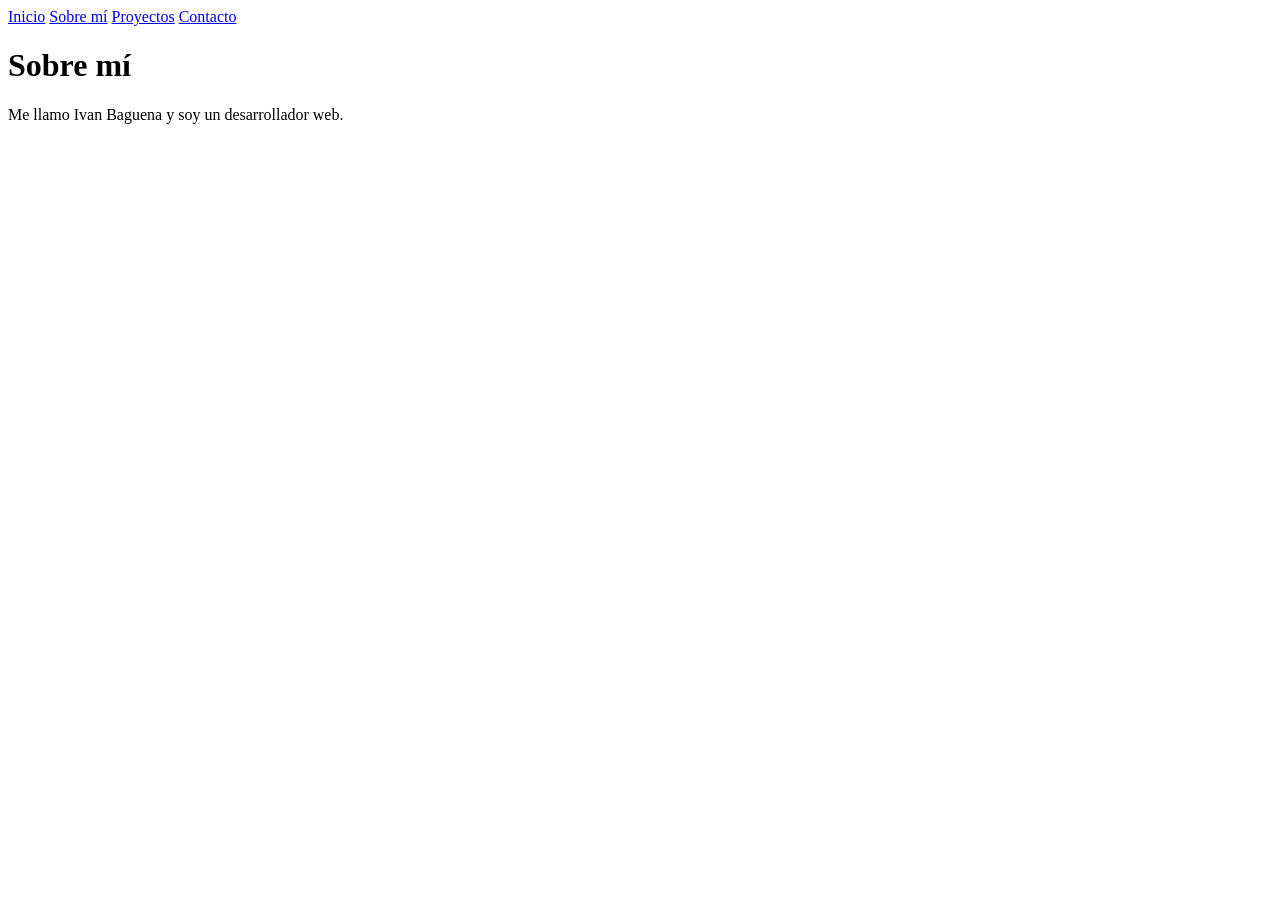
==== pages/about.html @ e6fad3a6 "0.8.1 - Placeholder project details + CSS adjustments" ====
<html lang="es">
  <head>
    <meta charset="UTF-8" />
    <meta http-equiv="X-UA-Compatible" content="IE=edge" />
    <meta name="viewport" content="width=device-width, initial-scale=1.0" />
    <title>Sobre mí | IvanB</title>
    <link rel="stylesheet" href="../css/styles.css" />
    <link rel="stylesheet" href="../css/navbar.css" />
  </head>
  <body>
    <!-- Navigation Bar -->
    <header>
      <nav class="mainNav">
        <a href="../index.html">Inicio</a>
        <a href="../pages/about.html">Sobre mí</a>
        <a href="../pages/projects.html">Proyectos</a>
        <a href="../pages/contact.html">Contacto</a>
      </nav>
    </header>
    <main>
      <h1>Sobre mí</h1>
      <p>Me llamo Ivan Baguena y soy un desarrollador web.</p>
      <!-- Aquí irían los detalles sobre mí -->
    </main>
  </body>
</html>
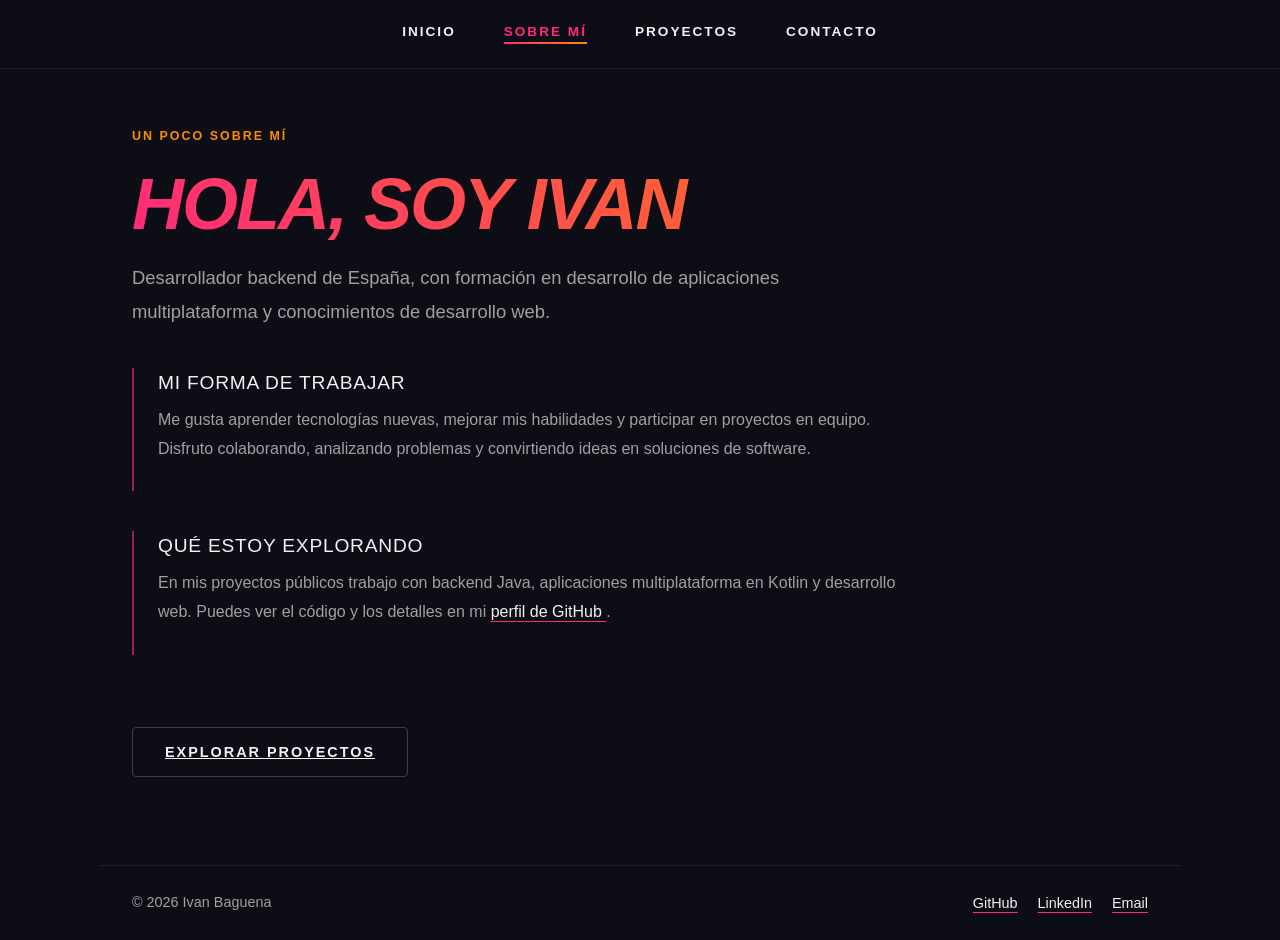
==== commit 0faea909: "Complete portfolio profile and project pages Co-authored-by: Copilot <223556219+Copilot@users.norepl" ====
--- a/pages/about.html
+++ b/pages/about.html
@@ -1,26 +1,62 @@
+<!doctype html>
 <html lang="es">
   <head>
     <meta charset="UTF-8" />
-    <meta http-equiv="X-UA-Compatible" content="IE=edge" />
     <meta name="viewport" content="width=device-width, initial-scale=1.0" />
-    <title>Sobre mí | IvanB</title>
+    <meta
+      name="description"
+      content="Conoce a Ivan Baguena, desarrollador backend y técnico en desarrollo de aplicaciones multiplataforma."
+    />
+    <meta name="theme-color" content="#0d0e15" />
+    <title>Sobre mí | Ivan Baguena</title>
     <link rel="stylesheet" href="../css/styles.css" />
     <link rel="stylesheet" href="../css/navbar.css" />
+    <link rel="stylesheet" href="../css/projectCards.css" />
   </head>
   <body>
-    <!-- Navigation Bar -->
     <header>
-      <nav class="mainNav">
+      <nav class="mainNav" aria-label="Navegación principal">
         <a href="../index.html">Inicio</a>
-        <a href="../pages/about.html">Sobre mí</a>
-        <a href="../pages/projects.html">Proyectos</a>
-        <a href="../pages/contact.html">Contacto</a>
+        <a href="./about.html" aria-current="page">Sobre mí</a>
+        <a href="./projects.html">Proyectos</a>
+        <a href="./contact.html">Contacto</a>
       </nav>
     </header>
-    <main>
-      <h1>Sobre mí</h1>
-      <p>Me llamo Ivan Baguena y soy un desarrollador web.</p>
-      <!-- Aquí irían los detalles sobre mí -->
+    <main class="page-content">
+      <p class="eyebrow">Un poco sobre mí</p>
+      <h1>Hola, soy Ivan</h1>
+      <p class="page-lead">
+        Desarrollador backend de España, con formación en desarrollo de
+        aplicaciones multiplataforma y conocimientos de desarrollo web.
+      </p>
+      <section class="content-panel">
+        <h2>Mi forma de trabajar</h2>
+        <p>
+          Me gusta aprender tecnologías nuevas, mejorar mis habilidades y
+          participar en proyectos en equipo. Disfruto colaborando, analizando
+          problemas y convirtiendo ideas en soluciones de software.
+        </p>
+      </section>
+      <section class="content-panel">
+        <h2>Qué estoy explorando</h2>
+        <p>
+          En mis proyectos públicos trabajo con backend Java, aplicaciones
+          multiplataforma en Kotlin y desarrollo web. Puedes ver el código y los
+          detalles en mi
+          <a href="https://github.com/IvaBagba" target="_blank" rel="noopener noreferrer">
+            perfil de GitHub
+          </a>.
+        </p>
+      </section>
+      <a class="btn-more page-action" href="./projects.html">Explorar proyectos</a>
     </main>
+    <footer>
+      <p>&copy; 2026 Ivan Baguena</p>
+      <div class="footerSocials">
+        <a href="https://github.com/IvaBagba" target="_blank" rel="noopener noreferrer">GitHub</a>
+        <a href="https://www.linkedin.com/in/ivabagba" target="_blank" rel="noopener noreferrer">LinkedIn</a>
+        <a href="mailto:baguena.delabandera.ivan@gmail.com">Email</a>
+      </div>
+    </footer>
   </body>
 </html>
--- a/css/styles.css
+++ b/css/styles.css
@@ -0,0 +1,298 @@
+:root {
+  --bg-color: #0d0e15;
+  --text-color: #f1f1f1;
+
+  --gta-pink: #ff2a7a;
+  --gta-orange: #ff8a00;
+
+  --vice-city-gradient: linear-gradient(
+    45deg,
+    var(--gta-pink),
+    var(--gta-orange)
+  );
+}
+
+* {
+  box-sizing: border-box;
+  margin: 0;
+  padding: 0;
+}
+
+body {
+  font-family: "Helvetica Neue", Arial, sans-serif;
+  background-color: var(--bg-color);
+  color: var(--text-color);
+  min-height: 100vh;
+}
+
+h1 {
+  font-size: 3.5rem;
+  font-weight: 900;
+  text-transform: uppercase;
+  font-style: italic;
+  letter-spacing: -2px;
+
+  background: var(--vice-city-gradient);
+  background-clip: text;
+  -webkit-background-clip: text;
+  -webkit-text-fill-color: transparent;
+  margin-bottom: 0.5rem;
+}
+
+h2 {
+  font-weight: 300;
+  color: #a0a0a0;
+  letter-spacing: 2px;
+  text-transform: uppercase;
+  font-size: 1.2rem;
+  margin-bottom: 2rem;
+}
+
+main {
+  max-width: 1080px;
+  margin: 0 auto;
+  padding: 3.5rem 2rem;
+}
+
+p {
+  color: #a0a0a0;
+  line-height: 1.8;
+  font-size: 1rem;
+  margin-bottom: 1.5rem;
+}
+
+.hero_sec {
+  max-width: 760px;
+  padding: 3.5rem 0 1rem;
+}
+
+.hero_sec h1,
+.page-content h1 {
+  font-size: clamp(2.6rem, 8vw, 4.5rem);
+  overflow-wrap: anywhere;
+}
+
+.hero_sec h2 {
+  font-size: clamp(1rem, 3vw, 1.25rem);
+  line-height: 1.6;
+}
+
+.eyebrow,
+.project_kicker {
+  color: var(--gta-orange);
+  font-size: 0.78rem;
+  font-weight: 800;
+  letter-spacing: 0.16em;
+  margin-bottom: 1rem;
+  text-transform: uppercase;
+}
+
+.socials,
+.footerSocials {
+  display: flex;
+  flex-wrap: wrap;
+  gap: 1.25rem;
+}
+
+.socials a,
+.footerSocials a,
+.content-panel a {
+  color: var(--text-color);
+  text-decoration-color: var(--gta-pink);
+  text-underline-offset: 0.25em;
+  transition: color 0.2s ease;
+}
+
+.socials a:hover,
+.footerSocials a:hover,
+.content-panel a:hover {
+  color: var(--gta-pink);
+}
+
+.socials i {
+  color: var(--gta-orange);
+  margin-right: 0.35rem;
+}
+
+.page-content {
+  min-height: calc(100vh - 170px);
+}
+
+.page-content > h1 {
+  margin-bottom: 1rem;
+}
+
+.page-lead {
+  font-size: 1.15rem;
+  max-width: 720px;
+}
+
+.content-panel {
+  border-left: 2px solid rgba(255, 42, 122, 0.6);
+  margin: 2.5rem 0;
+  padding: 0.25rem 0 0.25rem 1.5rem;
+}
+
+.content-panel h2 {
+  color: var(--text-color);
+  font-size: 1.2rem;
+  letter-spacing: 0.04em;
+  margin-bottom: 0.75rem;
+}
+
+.content-panel p {
+  max-width: 760px;
+}
+
+.page-action {
+  margin-top: 2rem;
+}
+
+.contact-list {
+  border-top: 1px solid rgba(255, 255, 255, 0.12);
+  margin-top: 3rem;
+  max-width: 800px;
+}
+
+.contact-link {
+  align-items: center;
+  border-bottom: 1px solid rgba(255, 255, 255, 0.12);
+  color: var(--text-color);
+  display: grid;
+  gap: 1rem;
+  grid-template-columns: 100px 1fr auto;
+  padding: 1.4rem 0;
+  text-decoration: none;
+  overflow-wrap: anywhere;
+}
+
+.contact-link:hover {
+  color: var(--gta-pink);
+}
+
+.contact-label {
+  color: var(--gta-orange);
+  font-size: 0.8rem;
+  font-weight: 800;
+  letter-spacing: 0.1em;
+  text-transform: uppercase;
+}
+
+footer {
+  align-items: center;
+  border-top: 1px solid rgba(255, 255, 255, 0.08);
+  display: flex;
+  flex-wrap: wrap;
+  gap: 1rem 2rem;
+  justify-content: space-between;
+  margin: 2rem auto 0;
+  max-width: 1080px;
+  padding: 1.5rem 2rem;
+}
+
+footer p {
+  font-size: 0.9rem;
+  margin: 0;
+}
+
+footer .footerSocials {
+  font-size: 0.9rem;
+}
+
+/* Skill Cards Styles */
+
+.skills_sec {
+  margin: 5rem 0;
+}
+
+.skills_sec h3 {
+  font-weight: 300;
+  color: #a0a0a0;
+  letter-spacing: 2px;
+  text-transform: uppercase;
+  font-size: 1.2rem;
+  margin-bottom: 2rem;
+}
+
+.skills_sec ul {
+  list-style: none;
+  padding: 0;
+  display: grid;
+  grid-template-columns: repeat(auto-fit, minmax(220px, 1fr));
+  gap: 1.5rem;
+}
+
+.skills_sec li {
+  display: flex;
+  flex-direction: column;
+  align-items: center;
+  justify-content: center;
+
+  background-color: rgba(255, 255, 255, 0.02);
+  border: 1px solid rgba(255, 255, 255, 0.05);
+  border-radius: 12px;
+  text-align: center;
+  padding: 4rem 1rem;
+
+  font-size: 1.8rem;
+  font-weight: 900;
+  font-style: italic;
+  text-transform: uppercase;
+  letter-spacing: 1px;
+
+  color: rgba(255, 255, 255, 0.3);
+
+  transition: all 0.4s ease;
+  cursor: default;
+}
+
+.skills_sec li i {
+  font-size: 2rem;
+  margin-bottom: 1rem;
+}
+
+.skills_sec li:hover {
+  background-color: rgba(255, 255, 255, 0.04);
+  border-color: rgba(255, 42, 122, 0.3);
+  transform: translateY(-8px);
+
+  box-shadow: 0 15px 30px -10px rgba(255, 42, 122, 0.2);
+
+  background-image: var(--vice-city-gradient);
+  -webkit-background-clip: text;
+  -webkit-text-fill-color: transparent;
+}
+
+@media (max-width: 600px) {
+  main {
+    padding: 2.5rem 1.25rem;
+  }
+
+  .hero_sec {
+    padding-top: 2rem;
+  }
+
+  .skills_sec ul {
+    grid-template-columns: 1fr;
+  }
+
+  .skills_sec li {
+    min-height: 180px;
+    padding: 2rem 1rem;
+  }
+
+  .contact-link {
+    gap: 0.5rem;
+    grid-template-columns: 1fr auto;
+  }
+
+  .contact-label {
+    grid-column: 1 / -1;
+  }
+
+  footer {
+    align-items: flex-start;
+    flex-direction: column;
+    padding: 1.5rem 1.25rem;
+  }
+}
--- a/css/navbar.css
+++ b/css/navbar.css
@@ -0,0 +1,77 @@
+header {
+  position: sticky;
+  top: 0;
+
+  background-color: rgba(13, 14, 21, 0.8);
+  backdrop-filter: blur(10px);
+  -webkit-backdrop-filter: blur(10px);
+
+  border-bottom: 1px solid rgba(255, 255, 255, 0.05);
+  z-index: 1000;
+}
+
+.mainNav {
+  display: flex;
+  justify-content: center;
+  gap: 3rem;
+  padding: 1.5rem;
+  max-width: 100%;
+  margin: 0 auto;
+}
+
+.mainNav a {
+  color: var(--text-color);
+  text-decoration: none;
+  text-transform: uppercase;
+  font-weight: 600;
+  font-size: 0.85rem;
+  letter-spacing: 2px;
+
+  position: relative;
+  display: inline-block;
+  padding-bottom: 5px;
+
+  transition: color 0.3s ease;
+}
+
+.mainNav a:hover {
+  color: var(--gta-pink);
+}
+
+.mainNav a[aria-current="page"] {
+  color: var(--gta-pink);
+}
+
+.mainNav a::after {
+  content: "";
+  position: absolute;
+  width: 0%;
+  height: 2px;
+  left: 0;
+  bottom: 0;
+
+  background-color: #ff8a00;
+  background-image: var(--vice-city-gradient);
+  transition: width 0.3s ease;
+}
+
+.mainNav a:hover::after {
+  width: 100%;
+}
+
+.mainNav a[aria-current="page"]::after {
+  width: 100%;
+}
+
+@media (max-width: 600px) {
+  .mainNav {
+    flex-wrap: wrap;
+    gap: 0.8rem 1.25rem;
+    padding: 1rem 0.75rem;
+  }
+
+  .mainNav a {
+    font-size: 0.72rem;
+    letter-spacing: 0.12em;
+  }
+}
--- a/css/projectCards.css
+++ b/css/projectCards.css
@@ -0,0 +1,254 @@
+.project_sec {
+  margin: 5rem 0;
+}
+
+.project_sec h3 {
+  font-weight: 300;
+  color: #a0a0a0;
+  letter-spacing: 2px;
+  text-transform: uppercase;
+  font-size: 1.2rem;
+  margin-bottom: 2rem;
+}
+
+.project_card {
+  position: relative;
+  width: 100%;
+  min-height: 450px;
+  border-radius: 16px;
+
+  background-image: url("https://images.unsplash.com/photo-1555066931-4365d14bab8c?q=80&w=1000&auto=format&fit=crop");
+  background-size: cover;
+  background-position: center;
+
+  display: flex;
+  align-items: flex-end;
+  transition:
+    transform 0.4s ease,
+    box-shadow 0.4s ease;
+}
+
+.project_card::after {
+  content: "";
+  position: absolute;
+  inset: 0;
+  border-radius: 16px;
+  padding: 3px;
+  background: var(--vice-city-gradient);
+
+  -webkit-mask:
+    linear-gradient(#fff 0 0) content-box,
+    linear-gradient(#fff 0 0);
+  -webkit-mask-composite: xor;
+  mask-composite: exclude;
+
+  opacity: 0;
+  transition: opacity 0.4s ease;
+  z-index: 3;
+  pointer-events: none;
+}
+
+.project_card:hover {
+  transform: translateY(-8px);
+  box-shadow: 0 15px 30px -5px rgba(255, 42, 122, 0.3);
+}
+
+.project_card:hover::after {
+  opacity: 1; /* Muestra el borde */
+}
+
+.project_overlay {
+  position: absolute;
+  inset: 0;
+  border-radius: 16px;
+
+  background: linear-gradient(
+    to top,
+    rgba(13, 14, 21, 1) 0%,
+    rgba(13, 14, 21, 0.4) 50%,
+    transparent 100%
+  );
+}
+.project_content {
+  position: relative;
+  z-index: 2; /* Para que el texto esté por encima de la capa oscura */
+  padding: 3rem;
+  width: 100%;
+}
+
+.project_content h4 {
+  font-size: 2rem;
+  font-weight: 900;
+  font-style: italic;
+  color: #ffffff;
+  margin-bottom: 0.5rem;
+}
+
+.project_content p {
+  color: #d0d0d0;
+  max-width: 600px;
+  margin-bottom: 1.5rem;
+}
+
+.project_content .project_kicker {
+  color: #ffb33f;
+  margin-bottom: 0.5rem;
+}
+
+/* Etiquetas (Java, MySQL, etc.) */
+.project_tags {
+  display: flex;
+  flex-wrap: wrap;
+  gap: 0.8rem;
+  margin-bottom: 2rem;
+}
+
+.project_tags span {
+  font-size: 0.75rem;
+  text-transform: uppercase;
+  font-weight: 700;
+  padding: 0.4rem 1rem;
+  background-color: rgba(255, 255, 255, 0.1);
+  backdrop-filter: blur(4px); /* Efecto cristal */
+  border-radius: 50px;
+  color: var(--gta-orange);
+}
+
+/* =========================================
+   NUEVO BOTÓN VER DETALLES (Minimalista con flecha)
+   ========================================= */
+.btn-card {
+  display: inline-flex;
+  align-items: center;
+  color: #ffffff;
+  font-weight: 800;
+  text-transform: uppercase;
+  letter-spacing: 2px;
+  font-size: 0.85rem;
+  transition: color 0.3s ease;
+}
+
+/* Añadimos una flecha automáticamente con CSS */
+.btn-card::after {
+  content: "→";
+  margin-left: 8px;
+  font-size: 1.2rem;
+  transition: transform 0.3s ease;
+}
+
+/* Al pasar el ratón, el texto se vuelve rosa y la flecha avanza */
+.btn-card:hover {
+  color: var(--gta-pink);
+}
+
+.btn-card:hover::after {
+  transform: translateX(6px); /* Desplaza la flecha a la derecha */
+}
+
+/* =========================================
+   NUEVO BOTÓN "VER TODOS LOS PROYECTOS" (Neón sutil)
+   ========================================= */
+.more-projects-container {
+  margin-top: 3.5rem;
+  display: flex;
+  justify-content: center;
+}
+
+.btn-more {
+  display: inline-block;
+  padding: 1rem 2rem;
+  background: transparent;
+  color: var(--text-color);
+  border: 1px solid rgba(255, 255, 255, 0.2); /* Borde fino gris */
+  border-radius: 4px; /* Bordes más afilados, menos redondos */
+  text-transform: uppercase;
+  font-weight: 800;
+  letter-spacing: 2px;
+  font-size: 0.9rem;
+  transition: all 0.3s ease;
+}
+
+/* Hover: El borde brilla, pero no se rellena el fondo */
+.btn-more:hover {
+  border-color: var(--gta-pink);
+  color: #ffffff;
+  /* Brillo neón alrededor del botón */
+  box-shadow:
+    0 0 15px rgba(255, 42, 122, 0.4),
+    inset 0 0 10px rgba(255, 42, 122, 0.1);
+  transform: translateY(-2px);
+}
+
+.project-grid {
+  display: grid;
+  gap: 1.25rem;
+  grid-template-columns: repeat(3, minmax(0, 1fr));
+  margin: 3rem 0 1rem;
+}
+
+.project-tile {
+  background: linear-gradient(145deg, rgba(255, 255, 255, 0.055), rgba(255, 255, 255, 0.015));
+  border: 1px solid rgba(255, 255, 255, 0.09);
+  border-radius: 14px;
+  display: flex;
+  flex-direction: column;
+  min-width: 0;
+  padding: 1.5rem;
+  transition:
+    border-color 0.25s ease,
+    transform 0.25s ease;
+}
+
+.project-tile:hover {
+  border-color: rgba(255, 42, 122, 0.55);
+  transform: translateY(-5px);
+}
+
+.project-tile h2 {
+  color: var(--text-color);
+  font-size: 1.45rem;
+  font-weight: 800;
+  margin-bottom: 0.75rem;
+}
+
+.project-tile p:not(.project_kicker) {
+  flex: 1;
+}
+
+.project-tile .project_tags {
+  margin: 0 0 1.5rem;
+}
+
+.project-tile a {
+  color: var(--gta-orange);
+  font-weight: 800;
+  text-decoration: none;
+}
+
+.project-tile a:hover {
+  color: var(--gta-pink);
+}
+
+@media (max-width: 800px) {
+  .project-grid {
+    grid-template-columns: repeat(2, minmax(0, 1fr));
+  }
+}
+
+@media (max-width: 560px) {
+  .project_card {
+    min-height: 400px;
+  }
+
+  .project_content {
+    padding: 1.5rem;
+  }
+
+  .project-grid {
+    grid-template-columns: 1fr;
+  }
+
+  .project-tile {
+    padding: 1.25rem;
+  }
+}
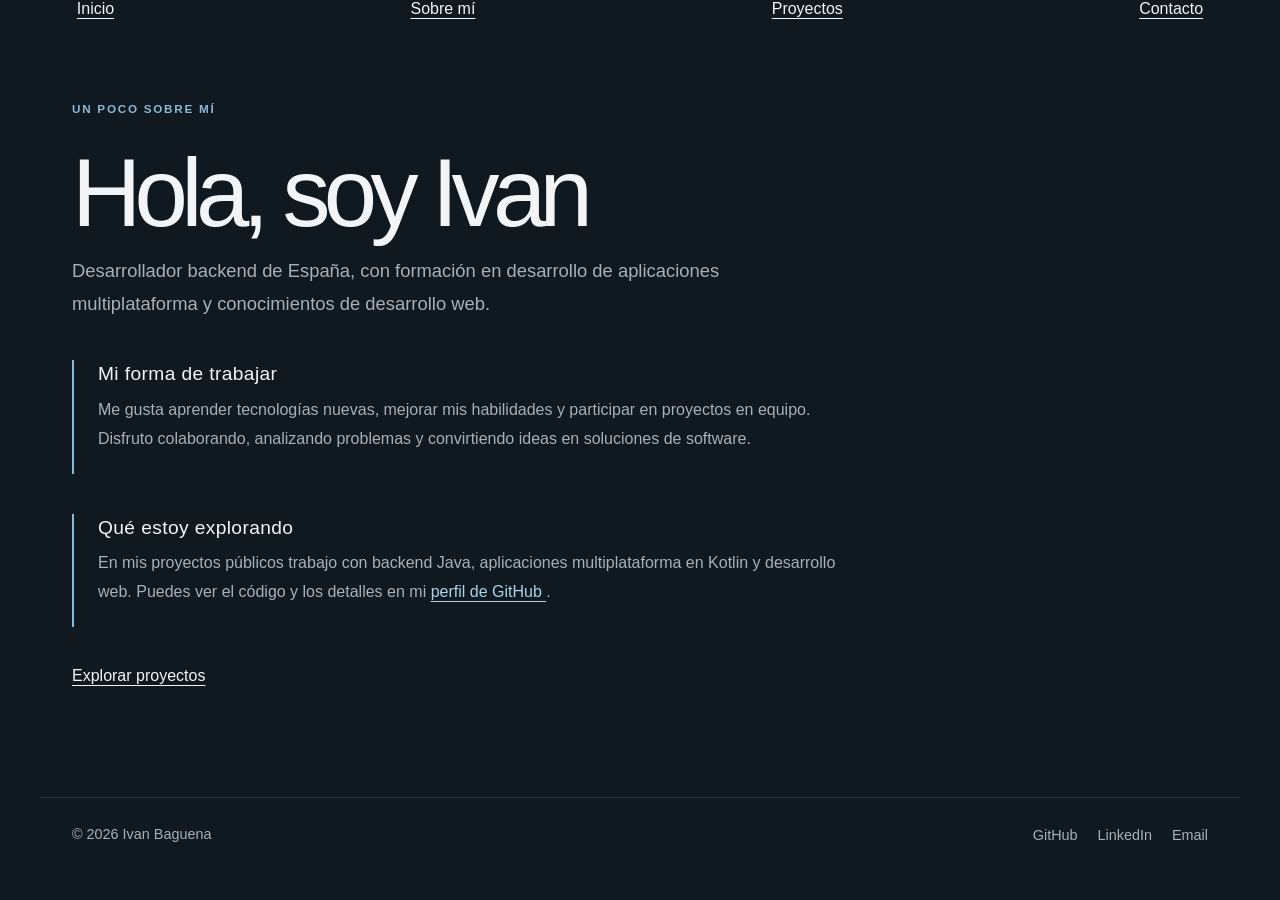
==== commit 4258f742: "Refresh portfolio navigation and corporate styling Co-authored-by: Copilot <223556219+Copilot@users." ====
--- a/pages/about.html
+++ b/pages/about.html
@@ -16,10 +16,10 @@
   <body>
     <header>
       <nav class="mainNav" aria-label="Navegación principal">
-        <a href="../index.html">Inicio</a>
-        <a href="./about.html" aria-current="page">Sobre mí</a>
-        <a href="./projects.html">Proyectos</a>
-        <a href="./contact.html">Contacto</a>
+        <a href="../index.html#inicio">Inicio</a>
+        <a href="../index.html#sobre-mi" aria-current="page">Sobre mí</a>
+        <a href="../index.html#proyectos">Proyectos</a>
+        <a href="../index.html#contacto">Contacto</a>
       </nav>
     </header>
     <main class="page-content">
--- a/css/styles.css
+++ b/css/styles.css
@@ -1,124 +1,427 @@
 :root {
-  --bg-color: #0d0e15;
-  --text-color: #f1f1f1;
-
-  --gta-pink: #ff2a7a;
-  --gta-orange: #ff8a00;
-
-  --vice-city-gradient: linear-gradient(
-    45deg,
-    var(--gta-pink),
-    var(--gta-orange)
-  );
+  color-scheme: dark;
+  --bg-color: #101820;
+  --surface-color: #15212b;
+  --surface-raised: #1a2833;
+  --text-color: #f2f5f7;
+  --muted-color: #a6b1ba;
+  --subtle-color: #778590;
+  --accent-color: #8bb9d8;
+  --accent-strong: #aed2e8;
+  --line-color: rgba(224, 235, 242, 0.12);
+  --page-width: 1200px;
+  --header-height: 76px;
 }
 
 * {
   box-sizing: border-box;
+}
+
+html {
+  scroll-behavior: smooth;
+  scroll-padding-top: var(--header-height);
+}
+
+body {
+  background: var(--bg-color);
+  color: var(--text-color);
+  font-family: "Helvetica Neue", Helvetica, Arial, sans-serif;
   margin: 0;
-  padding: 0;
-}
-
-body {
-  font-family: "Helvetica Neue", Arial, sans-serif;
-  background-color: var(--bg-color);
+  min-height: 100vh;
+  -webkit-font-smoothing: antialiased;
+}
+
+body,
+a {
   color: var(--text-color);
-  min-height: 100vh;
+}
+
+a {
+  text-underline-offset: 0.25em;
+}
+
+a:focus-visible {
+  border-radius: 3px;
+  outline: 2px solid var(--accent-color);
+  outline-offset: 5px;
+}
+
+h1,
+h2,
+h3,
+p {
+  margin-top: 0;
+}
+
+h1,
+h2,
+h3 {
+  color: var(--text-color);
+  font-weight: 500;
 }
 
 h1 {
-  font-size: 3.5rem;
-  font-weight: 900;
+  font-size: clamp(4rem, 10vw, 8.5rem);
+  letter-spacing: -0.085em;
+  line-height: 0.95;
+  margin-bottom: 2rem;
+}
+
+h1 span {
+  color: var(--accent-color);
+}
+
+h2 {
+  font-size: clamp(2.6rem, 6vw, 5.4rem);
+  letter-spacing: -0.065em;
+  line-height: 1.02;
+  margin-bottom: 0;
+}
+
+h3 {
+  letter-spacing: -0.035em;
+}
+
+p {
+  color: var(--muted-color);
+  font-size: 1rem;
+  line-height: 1.8;
+}
+
+.one-page {
+  overflow: clip;
+}
+
+.page-section {
+  align-items: center;
+  display: flex;
+  min-height: min(850px, calc(100svh - var(--header-height)));
+  padding: clamp(5rem, 11vh, 8.5rem) clamp(1.25rem, 6vw, 6rem);
+  position: relative;
+  scroll-margin-top: var(--header-height);
+}
+
+.page-section:nth-child(even) {
+  background: #121c25;
+}
+
+.section-inner {
+  margin: 0 auto;
+  max-width: var(--page-width);
+  width: 100%;
+}
+
+.eyebrow {
+  align-items: center;
+  color: var(--accent-color);
+  display: flex;
+  font-size: 0.73rem;
+  font-weight: 700;
+  gap: 0.65rem;
+  letter-spacing: 0.15em;
+  margin-bottom: 1.75rem;
   text-transform: uppercase;
-  font-style: italic;
-  letter-spacing: -2px;
-
-  background: var(--vice-city-gradient);
-  background-clip: text;
-  -webkit-background-clip: text;
-  -webkit-text-fill-color: transparent;
+}
+
+.eyebrow span {
+  background: var(--accent-color);
+  border-radius: 50%;
+  display: inline-block;
+  height: 4px;
+  width: 4px;
+}
+
+.hero-section {
+  min-height: max(690px, calc(100svh - var(--header-height)));
+}
+
+.hero-layout {
+  align-items: end;
+  display: grid;
+  gap: 3rem;
+  grid-template-columns: minmax(0, 1fr) minmax(200px, 270px);
+  padding-bottom: 3rem;
+  position: relative;
+}
+
+.hero-copy {
+  max-width: 800px;
+}
+
+.hero-copy h1 {
+  margin-left: -0.06em;
+}
+
+.hero-lead {
+  font-size: clamp(1.15rem, 2vw, 1.45rem);
+  line-height: 1.6;
+  margin-bottom: 2rem;
+  max-width: 600px;
+}
+
+.hero-actions {
+  align-items: center;
+  display: flex;
+  flex-wrap: wrap;
+  gap: 1.75rem;
+}
+
+.button {
+  align-items: center;
+  border: 1px solid transparent;
+  border-radius: 4px;
+  display: inline-flex;
+  font-size: 0.87rem;
+  font-weight: 650;
+  gap: 0.8rem;
+  justify-content: center;
+  min-height: 50px;
+  padding: 0.8rem 1.2rem;
+  text-decoration: none;
+  transition:
+    background-color 180ms ease,
+    border-color 180ms ease,
+    color 180ms ease,
+    transform 180ms ease;
+}
+
+.button:hover {
+  transform: translateY(-2px);
+}
+
+.button-primary {
+  background: var(--accent-color);
+  color: #10202a;
+}
+
+.button-primary:hover {
+  background: var(--accent-strong);
+  color: #10202a;
+}
+
+.text-link {
+  color: var(--text-color);
+  display: inline-flex;
+  font-size: 0.9rem;
+  font-weight: 600;
+  gap: 0.65rem;
+  text-decoration-color: var(--accent-color);
+  text-underline-offset: 0.4em;
+}
+
+.text-link span,
+.site-footer a span {
+  color: var(--accent-color);
+}
+
+.hero-aside {
+  border-left: 1px solid var(--line-color);
+  margin-bottom: 0.25rem;
+  padding: 0.4rem 0 0.4rem 1.5rem;
+}
+
+.hero-index {
+  color: var(--subtle-color);
+  font-size: 0.72rem;
+  letter-spacing: 0.12em;
+}
+
+.hero-aside p {
+  font-size: 0.9rem;
+  margin: 1.3rem 0 1.5rem;
+}
+
+.hero-socials {
+  display: flex;
+  flex-wrap: wrap;
+  gap: 1rem;
+}
+
+.hero-socials a,
+.contact-links a {
+  color: var(--muted-color);
+  font-size: 0.8rem;
+  text-decoration: none;
+}
+
+.hero-socials a:hover,
+.contact-links a:hover {
+  color: var(--accent-strong);
+}
+
+.hero-socials span {
+  color: var(--accent-color);
+}
+
+.scroll-cue {
+  align-items: center;
+  bottom: -3.25rem;
+  color: var(--subtle-color);
+  display: flex;
+  font-size: 0.68rem;
+  gap: 0.8rem;
+  letter-spacing: 0.1em;
+  position: absolute;
+  text-decoration: none;
+  text-transform: uppercase;
+}
+
+.scroll-line {
+  background: var(--accent-color);
+  display: inline-block;
+  height: 1px;
+  width: 34px;
+}
+
+.split-layout,
+.contact-layout {
+  align-items: start;
+  display: grid;
+  gap: clamp(3rem, 11vw, 10rem);
+  grid-template-columns: minmax(0, 1fr) minmax(300px, 0.85fr);
+}
+
+.section-copy {
+  padding-top: 2.8rem;
+}
+
+.section-lead {
+  color: var(--text-color);
+  font-size: clamp(1.35rem, 2.8vw, 2rem);
+  letter-spacing: -0.035em;
+  line-height: 1.45;
+  margin-bottom: 1.4rem;
+}
+
+.section-copy > p:not(.section-lead) {
+  margin-bottom: 1.8rem;
+}
+
+.section-heading {
+  align-items: end;
+  display: flex;
+  gap: 2rem;
+  justify-content: space-between;
+  margin-bottom: 3rem;
+}
+
+.section-heading .eyebrow {
+  margin-bottom: 1rem;
+}
+
+.section-note {
+  font-size: 0.9rem;
+  margin-bottom: 0.35rem;
+  max-width: 340px;
+}
+
+.expertise-section {
+  min-height: 720px;
+}
+
+.expertise-grid {
+  border-top: 1px solid var(--line-color);
+  display: grid;
+  grid-template-columns: repeat(3, minmax(0, 1fr));
+}
+
+.expertise-card {
+  min-height: 245px;
+  padding: 1.5rem 1.5rem 1rem 0;
+  position: relative;
+}
+
+.expertise-card + .expertise-card {
+  border-left: 1px solid var(--line-color);
+  padding-left: 1.5rem;
+}
+
+.expertise-number {
+  color: var(--subtle-color);
+  font-size: 0.72rem;
+  letter-spacing: 0.1em;
+}
+
+.expertise-card i {
+  color: var(--accent-color);
+  display: block;
+  font-size: 1.2rem;
+  margin: 2.4rem 0 1.2rem;
+}
+
+.expertise-card h3 {
+  font-size: 1.2rem;
   margin-bottom: 0.5rem;
 }
 
-h2 {
-  font-weight: 300;
-  color: #a0a0a0;
-  letter-spacing: 2px;
-  text-transform: uppercase;
-  font-size: 1.2rem;
-  margin-bottom: 2rem;
-}
-
-main {
-  max-width: 1080px;
+.expertise-card p {
+  font-size: 0.87rem;
+  margin-bottom: 0;
+  max-width: 300px;
+}
+
+.contact-section {
+  min-height: 610px;
+}
+
+.contact-copy {
+  padding-top: 2.8rem;
+}
+
+.contact-copy > p {
+  font-size: 1.1rem;
+  margin-bottom: 1.8rem;
+  max-width: 430px;
+}
+
+.contact-links {
+  border-top: 1px solid var(--line-color);
+  display: flex;
+  flex-wrap: wrap;
+  gap: 1.5rem;
+  margin-top: 2rem;
+  padding-top: 1rem;
+}
+
+.site-footer {
+  align-items: center;
+  border-top: 1px solid var(--line-color);
+  display: flex;
+  gap: 1.5rem;
+  justify-content: space-between;
+  padding: 1.5rem clamp(1.25rem, 6vw, 6rem);
+}
+
+.site-footer p {
+  font-size: 0.75rem;
+  margin: 0;
+}
+
+.site-footer a {
+  font-size: 0.78rem;
+  text-decoration: none;
+}
+
+.footer-brand {
+  font-size: 1rem !important;
+  font-weight: 750;
+  letter-spacing: -0.06em;
+}
+
+.footer-brand span {
+  color: var(--accent-color);
+}
+
+.page-content {
   margin: 0 auto;
-  padding: 3.5rem 2rem;
-}
-
-p {
-  color: #a0a0a0;
-  line-height: 1.8;
-  font-size: 1rem;
-  margin-bottom: 1.5rem;
-}
-
-.hero_sec {
-  max-width: 760px;
-  padding: 3.5rem 0 1rem;
-}
-
-.hero_sec h1,
+  max-width: var(--page-width);
+  min-height: calc(100svh - var(--header-height) - 100px);
+  padding: 5rem 2rem;
+}
+
 .page-content h1 {
-  font-size: clamp(2.6rem, 8vw, 4.5rem);
-  overflow-wrap: anywhere;
-}
-
-.hero_sec h2 {
-  font-size: clamp(1rem, 3vw, 1.25rem);
-  line-height: 1.6;
-}
-
-.eyebrow,
-.project_kicker {
-  color: var(--gta-orange);
-  font-size: 0.78rem;
-  font-weight: 800;
-  letter-spacing: 0.16em;
-  margin-bottom: 1rem;
-  text-transform: uppercase;
-}
-
-.socials,
-.footerSocials {
-  display: flex;
-  flex-wrap: wrap;
-  gap: 1.25rem;
-}
-
-.socials a,
-.footerSocials a,
-.content-panel a {
-  color: var(--text-color);
-  text-decoration-color: var(--gta-pink);
-  text-underline-offset: 0.25em;
-  transition: color 0.2s ease;
-}
-
-.socials a:hover,
-.footerSocials a:hover,
-.content-panel a:hover {
-  color: var(--gta-pink);
-}
-
-.socials i {
-  color: var(--gta-orange);
-  margin-right: 0.35rem;
-}
-
-.page-content {
-  min-height: calc(100vh - 170px);
-}
-
-.page-content > h1 {
+  font-size: clamp(3rem, 8vw, 6rem);
+  letter-spacing: -0.07em;
   margin-bottom: 1rem;
 }
 
@@ -128,15 +431,14 @@
 }
 
 .content-panel {
-  border-left: 2px solid rgba(255, 42, 122, 0.6);
+  border-left: 2px solid var(--accent-color);
   margin: 2.5rem 0;
   padding: 0.25rem 0 0.25rem 1.5rem;
 }
 
 .content-panel h2 {
-  color: var(--text-color);
   font-size: 1.2rem;
-  letter-spacing: 0.04em;
+  letter-spacing: 0.02em;
   margin-bottom: 0.75rem;
 }
 
@@ -144,141 +446,169 @@
   max-width: 760px;
 }
 
+.content-panel a {
+  color: var(--accent-strong);
+}
+
 .page-action {
   margin-top: 2rem;
 }
 
 .contact-list {
-  border-top: 1px solid rgba(255, 255, 255, 0.12);
+  border-top: 1px solid var(--line-color);
   margin-top: 3rem;
   max-width: 800px;
 }
 
 .contact-link {
   align-items: center;
-  border-bottom: 1px solid rgba(255, 255, 255, 0.12);
-  color: var(--text-color);
+  border-bottom: 1px solid var(--line-color);
   display: grid;
   gap: 1rem;
   grid-template-columns: 100px 1fr auto;
+  overflow-wrap: anywhere;
   padding: 1.4rem 0;
   text-decoration: none;
-  overflow-wrap: anywhere;
 }
 
 .contact-link:hover {
-  color: var(--gta-pink);
+  color: var(--accent-strong);
 }
 
 .contact-label {
-  color: var(--gta-orange);
+  color: var(--accent-color);
   font-size: 0.8rem;
-  font-weight: 800;
+  font-weight: 700;
   letter-spacing: 0.1em;
   text-transform: uppercase;
 }
 
-footer {
-  align-items: center;
-  border-top: 1px solid rgba(255, 255, 255, 0.08);
+.page-content + footer,
+footer:not(.site-footer) {
+  align-items: center;
+  border-top: 1px solid var(--line-color);
   display: flex;
   flex-wrap: wrap;
   gap: 1rem 2rem;
   justify-content: space-between;
   margin: 2rem auto 0;
-  max-width: 1080px;
+  max-width: var(--page-width);
   padding: 1.5rem 2rem;
 }
 
-footer p {
+footer:not(.site-footer) p {
   font-size: 0.9rem;
   margin: 0;
 }
 
-footer .footerSocials {
+.footerSocials {
+  display: flex;
+  flex-wrap: wrap;
+  gap: 1.25rem;
+}
+
+.footerSocials a {
+  color: var(--muted-color);
   font-size: 0.9rem;
-}
-
-/* Skill Cards Styles */
-
-.skills_sec {
-  margin: 5rem 0;
-}
-
-.skills_sec h3 {
-  font-weight: 300;
-  color: #a0a0a0;
-  letter-spacing: 2px;
-  text-transform: uppercase;
-  font-size: 1.2rem;
-  margin-bottom: 2rem;
-}
-
-.skills_sec ul {
-  list-style: none;
-  padding: 0;
-  display: grid;
-  grid-template-columns: repeat(auto-fit, minmax(220px, 1fr));
-  gap: 1.5rem;
-}
-
-.skills_sec li {
-  display: flex;
-  flex-direction: column;
-  align-items: center;
-  justify-content: center;
-
-  background-color: rgba(255, 255, 255, 0.02);
-  border: 1px solid rgba(255, 255, 255, 0.05);
-  border-radius: 12px;
-  text-align: center;
-  padding: 4rem 1rem;
-
-  font-size: 1.8rem;
-  font-weight: 900;
-  font-style: italic;
-  text-transform: uppercase;
-  letter-spacing: 1px;
-
-  color: rgba(255, 255, 255, 0.3);
-
-  transition: all 0.4s ease;
-  cursor: default;
-}
-
-.skills_sec li i {
-  font-size: 2rem;
-  margin-bottom: 1rem;
-}
-
-.skills_sec li:hover {
-  background-color: rgba(255, 255, 255, 0.04);
-  border-color: rgba(255, 42, 122, 0.3);
-  transform: translateY(-8px);
-
-  box-shadow: 0 15px 30px -10px rgba(255, 42, 122, 0.2);
-
-  background-image: var(--vice-city-gradient);
-  -webkit-background-clip: text;
-  -webkit-text-fill-color: transparent;
-}
-
-@media (max-width: 600px) {
-  main {
-    padding: 2.5rem 1.25rem;
-  }
-
-  .hero_sec {
-    padding-top: 2rem;
-  }
-
-  .skills_sec ul {
+  text-decoration: none;
+}
+
+.footerSocials a:hover {
+  color: var(--accent-strong);
+}
+
+[data-reveal] {
+  opacity: 0;
+  transform: translateY(22px);
+  transition:
+    opacity 650ms ease,
+    transform 650ms cubic-bezier(0.2, 0.7, 0.2, 1);
+}
+
+[data-reveal].is-visible {
+  opacity: 1;
+  transform: translateY(0);
+}
+
+@media (max-width: 760px) {
+  .page-section {
+    min-height: auto;
+    padding-bottom: 6rem;
+    padding-top: 6rem;
+  }
+
+  .hero-section {
+    min-height: calc(100svh - var(--header-height));
+  }
+
+  .hero-layout {
+    align-items: start;
+    gap: 3.5rem;
     grid-template-columns: 1fr;
-  }
-
-  .skills_sec li {
-    min-height: 180px;
-    padding: 2rem 1rem;
+    padding-bottom: 2rem;
+  }
+
+  .hero-aside {
+    max-width: 420px;
+  }
+
+  .scroll-cue {
+    bottom: -3.2rem;
+  }
+
+  .split-layout,
+  .contact-layout {
+    gap: 1.5rem;
+    grid-template-columns: 1fr;
+  }
+
+  .section-copy,
+  .contact-copy {
+    padding-top: 0;
+  }
+
+  .expertise-grid {
+    grid-template-columns: 1fr;
+  }
+
+  .expertise-card {
+    min-height: auto;
+    padding: 1.4rem 0;
+  }
+
+  .expertise-card + .expertise-card {
+    border-left: 0;
+    border-top: 1px solid var(--line-color);
+    padding-left: 0;
+  }
+
+  .expertise-card i {
+    margin: 1.5rem 0 0.75rem;
+  }
+
+  .section-heading {
+    align-items: start;
+    flex-direction: column;
+    gap: 1.25rem;
+  }
+}
+
+@media (max-width: 520px) {
+  h1 {
+    font-size: clamp(3.8rem, 17vw, 5.8rem);
+  }
+
+  h2 {
+    font-size: clamp(2.6rem, 12vw, 4rem);
+  }
+
+  .site-footer {
+    flex-wrap: wrap;
+  }
+
+  .site-footer p {
+    order: 1;
+    width: 100%;
   }
 
   .contact-link {
@@ -290,9 +620,30 @@
     grid-column: 1 / -1;
   }
 
-  footer {
+  .page-content {
+    padding: 3.5rem 1.25rem;
+  }
+
+  .page-content + footer,
+  footer:not(.site-footer) {
     align-items: flex-start;
     flex-direction: column;
     padding: 1.5rem 1.25rem;
   }
 }
+
+@media (prefers-reduced-motion: reduce) {
+  *,
+  *::before,
+  *::after {
+    scroll-behavior: auto !important;
+    animation-duration: 0.01ms !important;
+    animation-iteration-count: 1 !important;
+    transition-duration: 0.01ms !important;
+  }
+
+  [data-reveal] {
+    opacity: 1;
+    transform: none;
+  }
+}
--- a/css/navbar.css
+++ b/css/navbar.css
@@ -1,77 +1,108 @@
-header {
+.site-header {
+  -webkit-backdrop-filter: blur(18px);
+  backdrop-filter: blur(18px);
+  background: rgba(16, 24, 32, 0.86);
+  border-bottom: 1px solid var(--line-color);
+  height: var(--header-height);
   position: sticky;
   top: 0;
-
-  background-color: rgba(13, 14, 21, 0.8);
-  backdrop-filter: blur(10px);
-  -webkit-backdrop-filter: blur(10px);
-
-  border-bottom: 1px solid rgba(255, 255, 255, 0.05);
   z-index: 1000;
 }
 
 .mainNav {
+  align-items: center;
   display: flex;
-  justify-content: center;
-  gap: 3rem;
-  padding: 1.5rem;
-  max-width: 100%;
+  height: 100%;
+  justify-content: space-between;
   margin: 0 auto;
+  max-width: 1440px;
+  padding: 0 clamp(1.25rem, 6vw, 6rem);
 }
 
-.mainNav a {
+.brand-mark {
   color: var(--text-color);
+  font-size: 1.2rem;
+  font-weight: 750;
+  letter-spacing: -0.07em;
   text-decoration: none;
-  text-transform: uppercase;
-  font-weight: 600;
-  font-size: 0.85rem;
-  letter-spacing: 2px;
-
-  position: relative;
-  display: inline-block;
-  padding-bottom: 5px;
-
-  transition: color 0.3s ease;
 }
 
-.mainNav a:hover {
-  color: var(--gta-pink);
+.brand-mark span {
+  color: var(--accent-color);
 }
 
-.mainNav a[aria-current="page"] {
-  color: var(--gta-pink);
+.nav-links {
+  align-items: center;
+  display: flex;
+  gap: clamp(1.2rem, 3vw, 2.6rem);
 }
 
-.mainNav a::after {
+.nav-links a {
+  color: var(--muted-color);
+  font-size: 0.77rem;
+  font-weight: 550;
+  position: relative;
+  text-decoration: none;
+  transition: color 180ms ease;
+}
+
+.nav-links a:hover,
+.nav-links a[aria-current="location"] {
+  color: var(--text-color);
+}
+
+.nav-links a[aria-current="location"]::after {
+  background: var(--accent-color);
+  bottom: -0.55rem;
   content: "";
-  position: absolute;
-  width: 0%;
   height: 2px;
   left: 0;
-  bottom: 0;
-
-  background-color: #ff8a00;
-  background-image: var(--vice-city-gradient);
-  transition: width 0.3s ease;
-}
-
-.mainNav a:hover::after {
+  position: absolute;
   width: 100%;
 }
 
-.mainNav a[aria-current="page"]::after {
-  width: 100%;
+.nav-links .nav-contact {
+  border: 1px solid rgba(224, 235, 242, 0.25);
+  border-radius: 4px;
+  color: var(--text-color);
+  padding: 0.65rem 0.9rem;
 }
 
-@media (max-width: 600px) {
-  .mainNav {
-    flex-wrap: wrap;
-    gap: 0.8rem 1.25rem;
-    padding: 1rem 0.75rem;
+.nav-links .nav-contact:hover {
+  background: var(--accent-color);
+  border-color: var(--accent-color);
+  color: #10202a;
+}
+
+@media (max-width: 520px) {
+  :root {
+    --header-height: 68px;
   }
 
-  .mainNav a {
-    font-size: 0.72rem;
-    letter-spacing: 0.12em;
+  .mainNav {
+    gap: 0.75rem;
+    padding: 0 1rem;
+  }
+
+  .nav-links {
+    gap: 0.85rem;
+  }
+
+  .nav-links a {
+    font-size: 0.68rem;
+  }
+
+  .nav-links .nav-contact {
+    padding: 0.55rem 0.65rem;
   }
 }
+
+@media (max-width: 370px) {
+  .nav-links {
+    gap: 0.55rem;
+  }
+
+  .nav-links a {
+    font-size: 0.62rem;
+  }
+}
--- a/css/projectCards.css
+++ b/css/projectCards.css
@@ -1,254 +1,122 @@
-.project_sec {
-  margin: 5rem 0;
+.project-grid {
+  display: grid;
+  gap: 1rem;
+  grid-template-columns: repeat(3, minmax(0, 1fr));
 }
 
-.project_sec h3 {
-  font-weight: 300;
-  color: #a0a0a0;
-  letter-spacing: 2px;
-  text-transform: uppercase;
-  font-size: 1.2rem;
-  margin-bottom: 2rem;
+.project-tile {
+  background: linear-gradient(155deg, rgba(255, 255, 255, 0.045), rgba(255, 255, 255, 0.012));
+  border: 1px solid var(--line-color);
+  border-radius: 6px;
+  display: flex;
+  flex-direction: column;
+  min-height: 300px;
+  min-width: 0;
+  padding: 1.4rem;
+  position: relative;
+  transition:
+    background-color 200ms ease,
+    border-color 200ms ease,
+    transform 200ms ease;
 }
 
-.project_card {
-  position: relative;
-  width: 100%;
-  min-height: 450px;
-  border-radius: 16px;
-
-  background-image: url("https://images.unsplash.com/photo-1555066931-4365d14bab8c?q=80&w=1000&auto=format&fit=crop");
-  background-size: cover;
-  background-position: center;
-
-  display: flex;
-  align-items: flex-end;
-  transition:
-    transform 0.4s ease,
-    box-shadow 0.4s ease;
+.project-tile:hover {
+  background-color: var(--surface-color);
+  border-color: rgba(139, 185, 216, 0.45);
+  transform: translateY(-4px);
 }
 
-.project_card::after {
-  content: "";
-  position: absolute;
-  inset: 0;
-  border-radius: 16px;
-  padding: 3px;
-  background: var(--vice-city-gradient);
-
-  -webkit-mask:
-    linear-gradient(#fff 0 0) content-box,
-    linear-gradient(#fff 0 0);
-  -webkit-mask-composite: xor;
-  mask-composite: exclude;
-
-  opacity: 0;
-  transition: opacity 0.4s ease;
-  z-index: 3;
-  pointer-events: none;
+.project-tile-top {
+  align-items: center;
+  color: var(--accent-color);
+  display: flex;
+  font-size: 0.69rem;
+  font-weight: 650;
+  justify-content: space-between;
+  letter-spacing: 0.08em;
+  text-transform: uppercase;
 }
 
-.project_card:hover {
-  transform: translateY(-8px);
-  box-shadow: 0 15px 30px -5px rgba(255, 42, 122, 0.3);
+.project-arrow {
+  color: var(--subtle-color);
+  font-size: 1.15rem;
+  transition:
+    color 180ms ease,
+    transform 180ms ease;
 }
 
-.project_card:hover::after {
-  opacity: 1; /* Muestra el borde */
+.project-tile:hover .project-arrow {
+  color: var(--accent-strong);
+  transform: translate(2px, -2px);
 }
 
-.project_overlay {
-  position: absolute;
-  inset: 0;
-  border-radius: 16px;
-
-  background: linear-gradient(
-    to top,
-    rgba(13, 14, 21, 1) 0%,
-    rgba(13, 14, 21, 0.4) 50%,
-    transparent 100%
-  );
-}
-.project_content {
-  position: relative;
-  z-index: 2; /* Para que el texto esté por encima de la capa oscura */
-  padding: 3rem;
-  width: 100%;
+.project-tile h3 {
+  font-size: 1.65rem;
+  margin: 2.8rem 0 0.7rem;
 }
 
-.project_content h4 {
-  font-size: 2rem;
-  font-weight: 900;
-  font-style: italic;
-  color: #ffffff;
-  margin-bottom: 0.5rem;
+.project-tile > p:not(.project_kicker) {
+  font-size: 0.88rem;
+  margin-bottom: 1.5rem;
+  max-width: 420px;
 }
 
-.project_content p {
-  color: #d0d0d0;
-  max-width: 600px;
-  margin-bottom: 1.5rem;
-}
-
-.project_content .project_kicker {
-  color: #ffb33f;
-  margin-bottom: 0.5rem;
-}
-
-/* Etiquetas (Java, MySQL, etc.) */
 .project_tags {
   display: flex;
   flex-wrap: wrap;
-  gap: 0.8rem;
-  margin-bottom: 2rem;
+  gap: 0.5rem;
+  margin-top: auto;
+  position: relative;
+  z-index: 1;
 }
 
 .project_tags span {
-  font-size: 0.75rem;
-  text-transform: uppercase;
-  font-weight: 700;
-  padding: 0.4rem 1rem;
-  background-color: rgba(255, 255, 255, 0.1);
-  backdrop-filter: blur(4px); /* Efecto cristal */
-  border-radius: 50px;
-  color: var(--gta-orange);
+  background: rgba(139, 185, 216, 0.09);
+  border: 1px solid rgba(139, 185, 216, 0.16);
+  border-radius: 3px;
+  color: #bdd1df;
+  font-size: 0.66rem;
+  font-weight: 600;
+  letter-spacing: 0.04em;
+  padding: 0.35rem 0.55rem;
 }
 
-/* =========================================
-   NUEVO BOTÓN VER DETALLES (Minimalista con flecha)
-   ========================================= */
-.btn-card {
-  display: inline-flex;
-  align-items: center;
-  color: #ffffff;
-  font-weight: 800;
-  text-transform: uppercase;
-  letter-spacing: 2px;
-  font-size: 0.85rem;
-  transition: color 0.3s ease;
+.project-card-link {
+  border-radius: inherit;
+  inset: 0;
+  position: absolute;
 }
 
-/* Añadimos una flecha automáticamente con CSS */
-.btn-card::after {
-  content: "→";
-  margin-left: 8px;
-  font-size: 1.2rem;
-  transition: transform 0.3s ease;
+.project-tile:focus-within {
+  border-color: var(--accent-color);
+  outline: 2px solid var(--accent-color);
+  outline-offset: 3px;
 }
 
-/* Al pasar el ratón, el texto se vuelve rosa y la flecha avanza */
-.btn-card:hover {
-  color: var(--gta-pink);
+.project-tile:focus-within .project-card-link:focus-visible {
+  outline: none;
 }
 
-.btn-card:hover::after {
-  transform: translateX(6px); /* Desplaza la flecha a la derecha */
-}
-
-/* =========================================
-   NUEVO BOTÓN "VER TODOS LOS PROYECTOS" (Neón sutil)
-   ========================================= */
-.more-projects-container {
-  margin-top: 3.5rem;
-  display: flex;
-  justify-content: center;
-}
-
-.btn-more {
-  display: inline-block;
-  padding: 1rem 2rem;
-  background: transparent;
-  color: var(--text-color);
-  border: 1px solid rgba(255, 255, 255, 0.2); /* Borde fino gris */
-  border-radius: 4px; /* Bordes más afilados, menos redondos */
-  text-transform: uppercase;
-  font-weight: 800;
-  letter-spacing: 2px;
-  font-size: 0.9rem;
-  transition: all 0.3s ease;
-}
-
-/* Hover: El borde brilla, pero no se rellena el fondo */
-.btn-more:hover {
-  border-color: var(--gta-pink);
-  color: #ffffff;
-  /* Brillo neón alrededor del botón */
-  box-shadow:
-    0 0 15px rgba(255, 42, 122, 0.4),
-    inset 0 0 10px rgba(255, 42, 122, 0.1);
-  transform: translateY(-2px);
-}
-
-.project-grid {
-  display: grid;
-  gap: 1.25rem;
-  grid-template-columns: repeat(3, minmax(0, 1fr));
-  margin: 3rem 0 1rem;
-}
-
-.project-tile {
-  background: linear-gradient(145deg, rgba(255, 255, 255, 0.055), rgba(255, 255, 255, 0.015));
-  border: 1px solid rgba(255, 255, 255, 0.09);
-  border-radius: 14px;
-  display: flex;
-  flex-direction: column;
-  min-width: 0;
-  padding: 1.5rem;
-  transition:
-    border-color 0.25s ease,
-    transform 0.25s ease;
-}
-
-.project-tile:hover {
-  border-color: rgba(255, 42, 122, 0.55);
-  transform: translateY(-5px);
-}
-
-.project-tile h2 {
-  color: var(--text-color);
-  font-size: 1.45rem;
-  font-weight: 800;
-  margin-bottom: 0.75rem;
-}
-
-.project-tile p:not(.project_kicker) {
-  flex: 1;
-}
-
-.project-tile .project_tags {
-  margin: 0 0 1.5rem;
-}
-
-.project-tile a {
-  color: var(--gta-orange);
-  font-weight: 800;
-  text-decoration: none;
-}
-
-.project-tile a:hover {
-  color: var(--gta-pink);
-}
-
-@media (max-width: 800px) {
+@media (max-width: 900px) {
   .project-grid {
     grid-template-columns: repeat(2, minmax(0, 1fr));
   }
+
+  .project-tile:last-child:nth-child(odd) {
+    grid-column: 1 / -1;
+  }
 }
 
-@media (max-width: 560px) {
-  .project_card {
-    min-height: 400px;
-  }
-
-  .project_content {
-    padding: 1.5rem;
-  }
-
+@media (max-width: 600px) {
   .project-grid {
     grid-template-columns: 1fr;
   }
 
+  .project-tile:last-child:nth-child(odd) {
+    grid-column: auto;
+  }
+
   .project-tile {
-    padding: 1.25rem;
+    min-height: 265px;
   }
 }
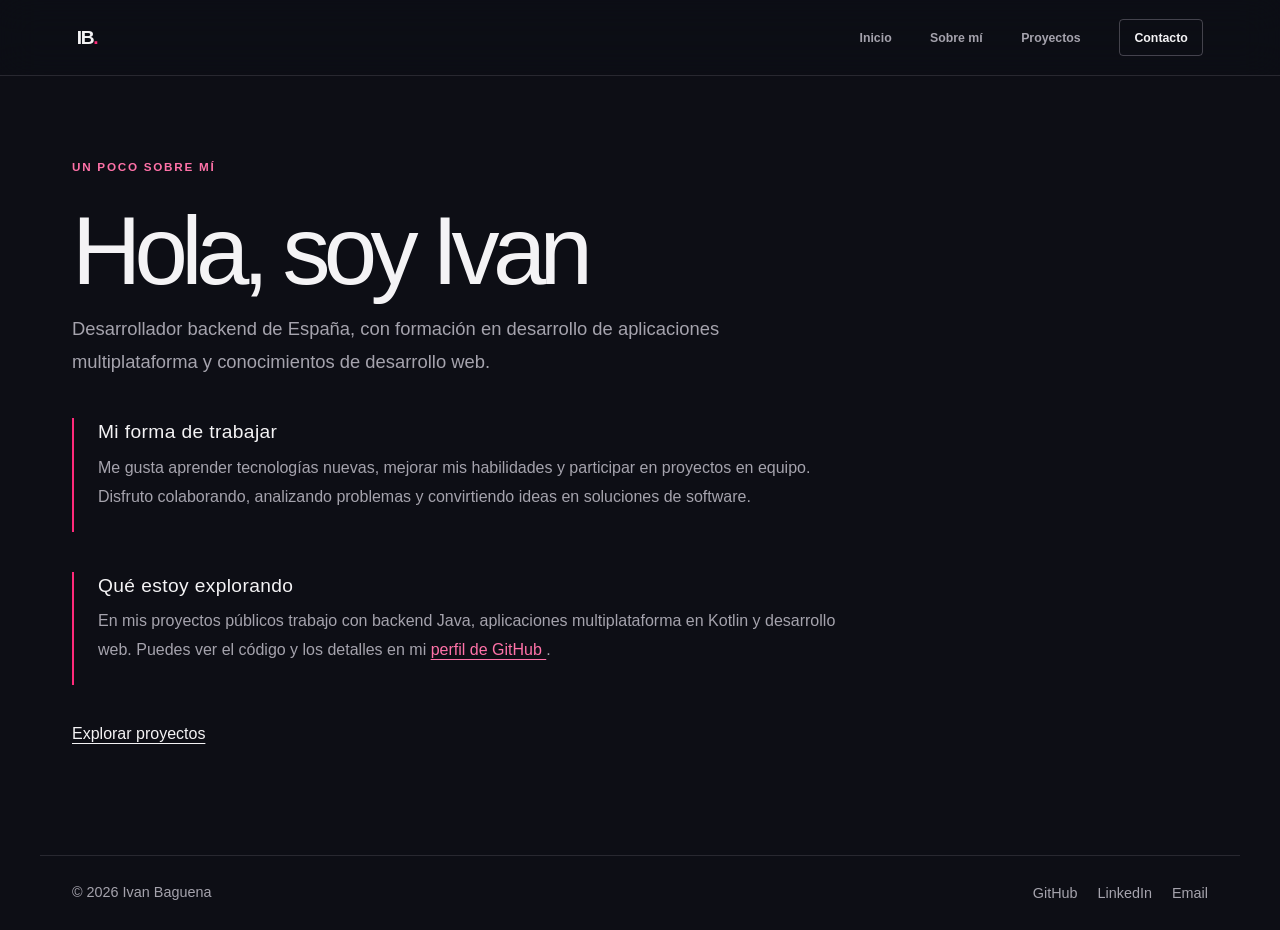
==== commit 85b7f4ea: "Restore neon accents and animate portfolio navigation Co-authored-by: Copilot <223556219+Copilot@use" ====
--- a/pages/about.html
+++ b/pages/about.html
@@ -14,15 +14,20 @@
     <link rel="stylesheet" href="../css/projectCards.css" />
   </head>
   <body>
-    <header>
+    <header class="site-header">
       <nav class="mainNav" aria-label="Navegación principal">
-        <a href="../index.html#inicio">Inicio</a>
-        <a href="../index.html#sobre-mi" aria-current="page">Sobre mí</a>
-        <a href="../index.html#proyectos">Proyectos</a>
-        <a href="../index.html#contacto">Contacto</a>
+        <a class="brand-mark" href="../index.html#inicio" aria-label="Ivan Baguena, inicio">
+          IB<span>.</span>
+        </a>
+        <div class="nav-links">
+          <a href="../index.html#inicio">Inicio</a>
+          <a href="../index.html#sobre-mi" aria-current="page">Sobre mí</a>
+          <a href="../index.html#proyectos">Proyectos</a>
+          <a class="nav-contact" href="../index.html#contacto">Contacto</a>
+        </div>
       </nav>
     </header>
-    <main class="page-content">
+    <main class="page-content" data-reveal>
       <p class="eyebrow">Un poco sobre mí</p>
       <h1>Hola, soy Ivan</h1>
       <p class="page-lead">
@@ -58,5 +63,6 @@
         <a href="mailto:baguena.delabandera.ivan@gmail.com">Email</a>
       </div>
     </footer>
+    <script src="../js/script.js" defer></script>
   </body>
 </html>
--- a/css/styles.css
+++ b/css/styles.css
@@ -1,14 +1,17 @@
 :root {
   color-scheme: dark;
-  --bg-color: #101820;
-  --surface-color: #15212b;
-  --surface-raised: #1a2833;
-  --text-color: #f2f5f7;
-  --muted-color: #a6b1ba;
-  --subtle-color: #778590;
-  --accent-color: #8bb9d8;
-  --accent-strong: #aed2e8;
-  --line-color: rgba(224, 235, 242, 0.12);
+  --bg-color: #0d0e15;
+  --surface-color: #15151d;
+  --surface-raised: #1b1b25;
+  --text-color: #f4f3f5;
+  --muted-color: #a5a3ad;
+  --subtle-color: #777681;
+  --gta-pink: #ff2a7a;
+  --gta-orange: #ff8a00;
+  --accent-color: #ff2a7a;
+  --accent-strong: #ff72a8;
+  --accent-gradient: linear-gradient(110deg, #ff2a7a, #ff8a00);
+  --line-color: rgba(235, 228, 242, 0.12);
   --page-width: 1200px;
   --header-height: 76px;
 }
@@ -18,7 +21,7 @@
 }
 
 html {
-  scroll-behavior: smooth;
+  scroll-behavior: auto;
   scroll-padding-top: var(--header-height);
 }
 
@@ -68,7 +71,10 @@
 }
 
 h1 span {
-  color: var(--accent-color);
+  background: linear-gradient(110deg, #fff 5%, #ff7aa9 100%);
+  background-clip: text;
+  -webkit-background-clip: text;
+  -webkit-text-fill-color: transparent;
 }
 
 h2 {
@@ -102,7 +108,7 @@
 }
 
 .page-section:nth-child(even) {
-  background: #121c25;
+  background: #111119;
 }
 
 .section-inner {
@@ -113,7 +119,7 @@
 
 .eyebrow {
   align-items: center;
-  color: var(--accent-color);
+  color: #ff72a8;
   display: flex;
   font-size: 0.73rem;
   font-weight: 700;
@@ -121,6 +127,7 @@
   letter-spacing: 0.15em;
   margin-bottom: 1.75rem;
   text-transform: uppercase;
+  z-index: 1;
 }
 
 .eyebrow span {
@@ -132,7 +139,37 @@
 }
 
 .hero-section {
+  isolation: isolate;
   min-height: max(690px, calc(100svh - var(--header-height)));
+  overflow: hidden;
+}
+
+.hero-section::before,
+.hero-section::after {
+  border-radius: 50%;
+  content: "";
+  filter: blur(2px);
+  pointer-events: none;
+  position: absolute;
+  z-index: -1;
+}
+
+.hero-section::before {
+  animation: ambient-float 13s ease-in-out infinite alternate;
+  background: radial-gradient(circle, rgba(255, 42, 122, 0.13), transparent 68%);
+  height: min(70vw, 780px);
+  right: -20%;
+  top: -24%;
+  width: min(70vw, 780px);
+}
+
+.hero-section::after {
+  animation: ambient-float 16s ease-in-out -6s infinite alternate-reverse;
+  background: radial-gradient(circle, rgba(255, 138, 0, 0.08), transparent 68%);
+  bottom: -40%;
+  height: min(48vw, 550px);
+  left: -20%;
+  width: min(48vw, 550px);
 }
 
 .hero-layout {
@@ -179,24 +216,26 @@
   padding: 0.8rem 1.2rem;
   text-decoration: none;
   transition:
-    background-color 180ms ease,
-    border-color 180ms ease,
-    color 180ms ease,
-    transform 180ms ease;
+    background-color 420ms ease,
+    border-color 420ms ease,
+    box-shadow 420ms ease,
+    color 420ms ease,
+    transform 520ms cubic-bezier(0.2, 0.75, 0.25, 1);
 }
 
 .button:hover {
-  transform: translateY(-2px);
+  box-shadow: 0 8px 30px rgba(255, 42, 122, 0.2);
+  transform: translateY(-3px);
 }
 
 .button-primary {
-  background: var(--accent-color);
-  color: #10202a;
+  background: var(--accent-gradient);
+  color: #fff;
 }
 
 .button-primary:hover {
-  background: var(--accent-strong);
-  color: #10202a;
+  background: linear-gradient(110deg, #ff5b96, #ffa22e);
+  color: #fff;
 }
 
 .text-link {
@@ -205,7 +244,7 @@
   font-size: 0.9rem;
   font-weight: 600;
   gap: 0.65rem;
-  text-decoration-color: var(--accent-color);
+  text-decoration-color: var(--gta-pink);
   text-underline-offset: 0.4em;
 }
 
@@ -246,7 +285,7 @@
 
 .hero-socials a:hover,
 .contact-links a:hover {
-  color: var(--accent-strong);
+  color: var(--gta-pink);
 }
 
 .hero-socials span {
@@ -267,7 +306,8 @@
 }
 
 .scroll-line {
-  background: var(--accent-color);
+  animation: scroll-pulse 2.6s ease-in-out infinite;
+  background: var(--accent-gradient);
   display: inline-block;
   height: 1px;
   width: 34px;
@@ -343,7 +383,7 @@
 }
 
 .expertise-card i {
-  color: var(--accent-color);
+  color: var(--gta-orange);
   display: block;
   font-size: 1.2rem;
   margin: 2.4rem 0 1.2rem;
@@ -372,6 +412,65 @@
   font-size: 1.1rem;
   margin-bottom: 1.8rem;
   max-width: 430px;
+}
+
+.contact-form {
+  display: grid;
+  gap: 1rem;
+  margin-top: 2rem;
+  max-width: 560px;
+}
+
+.form-field {
+  display: grid;
+  gap: 0.5rem;
+}
+
+.form-field label {
+  color: var(--muted-color);
+  font-size: 0.78rem;
+  font-weight: 650;
+}
+
+.form-field input,
+.form-field textarea {
+  background: rgba(255, 255, 255, 0.035);
+  border: 1px solid var(--line-color);
+  border-radius: 4px;
+  color: var(--text-color);
+  font: inherit;
+  outline: none;
+  padding: 0.8rem 0.9rem;
+  transition:
+    background-color 350ms ease,
+    border-color 350ms ease,
+    box-shadow 350ms ease;
+  width: 100%;
+}
+
+.form-field textarea {
+  min-height: 130px;
+  resize: vertical;
+}
+
+.form-field input:focus,
+.form-field textarea:focus {
+  background: rgba(255, 42, 122, 0.045);
+  border-color: rgba(255, 42, 122, 0.65);
+  box-shadow: 0 0 0 3px rgba(255, 42, 122, 0.1);
+}
+
+.form-submit {
+  justify-self: start;
+}
+
+.form-note {
+  font-size: 0.78rem;
+  margin: 0;
+}
+
+.contact-section .contact-links {
+  margin-top: 1.5rem;
 }
 
 .contact-links {
@@ -431,7 +530,7 @@
 }
 
 .content-panel {
-  border-left: 2px solid var(--accent-color);
+  border-left: 2px solid var(--gta-pink);
   margin: 2.5rem 0;
   padding: 0.25rem 0 0.25rem 1.5rem;
 }
@@ -447,7 +546,7 @@
 }
 
 .content-panel a {
-  color: var(--accent-strong);
+  color: #ff72a8;
 }
 
 .page-action {
@@ -472,11 +571,11 @@
 }
 
 .contact-link:hover {
-  color: var(--accent-strong);
+  color: var(--gta-pink);
 }
 
 .contact-label {
-  color: var(--accent-color);
+  color: var(--gta-orange);
   font-size: 0.8rem;
   font-weight: 700;
   letter-spacing: 0.1em;
@@ -514,20 +613,78 @@
 }
 
 .footerSocials a:hover {
-  color: var(--accent-strong);
+  color: var(--gta-pink);
 }
 
 [data-reveal] {
   opacity: 0;
-  transform: translateY(22px);
+  filter: blur(7px);
+  transform: translate3d(0, 34px, 0) scale(0.985);
   transition:
-    opacity 650ms ease,
-    transform 650ms cubic-bezier(0.2, 0.7, 0.2, 1);
+    filter 1050ms ease,
+    opacity 1050ms ease,
+    transform 1250ms cubic-bezier(0.16, 1, 0.3, 1);
 }
 
 [data-reveal].is-visible {
+  filter: blur(0);
   opacity: 1;
-  transform: translateY(0);
+  transform: translate3d(0, 0, 0) scale(1);
+}
+
+:is(.expertise-grid, .project-grid) > * {
+  opacity: 0;
+  transform: translate3d(0, 26px, 0);
+  transition:
+    opacity 900ms ease,
+    transform 1100ms cubic-bezier(0.16, 1, 0.3, 1);
+}
+
+[data-reveal].is-visible :is(.expertise-grid, .project-grid) > * {
+  opacity: 1;
+  transform: translate3d(0, 0, 0);
+}
+
+:is(.expertise-grid, .project-grid) > :nth-child(2) {
+  transition-delay: 140ms;
+}
+
+:is(.expertise-grid, .project-grid) > :nth-child(3) {
+  transition-delay: 280ms;
+}
+
+.expertise-card,
+.project-tile {
+  transition:
+    background-color 550ms ease,
+    border-color 550ms ease,
+    box-shadow 550ms ease,
+    transform 650ms cubic-bezier(0.2, 0.75, 0.25, 1);
+}
+
+@keyframes ambient-float {
+  from {
+    transform: translate3d(0, 0, 0) scale(1);
+  }
+
+  to {
+    transform: translate3d(-5%, 4%, 0) scale(1.12);
+  }
+}
+
+@keyframes scroll-pulse {
+  0%,
+  100% {
+    opacity: 0.55;
+    transform: scaleX(0.72);
+    transform-origin: left;
+  }
+
+  50% {
+    opacity: 1;
+    transform: scaleX(1);
+    transform-origin: left;
+  }
 }
 
 @media (max-width: 760px) {
@@ -643,7 +800,19 @@
   }
 
   [data-reveal] {
+    filter: none;
     opacity: 1;
     transform: none;
   }
-}
+
+  .hero-section::before,
+  .hero-section::after,
+  .scroll-line {
+    animation: none;
+  }
+
+  :is(.expertise-grid, .project-grid) > * {
+    opacity: 1;
+    transform: none;
+  }
+}
--- a/css/navbar.css
+++ b/css/navbar.css
@@ -1,7 +1,7 @@
 .site-header {
   -webkit-backdrop-filter: blur(18px);
   backdrop-filter: blur(18px);
-  background: rgba(16, 24, 32, 0.86);
+  background: rgba(13, 14, 21, 0.86);
   border-bottom: 1px solid var(--line-color);
   height: var(--header-height);
   position: sticky;
@@ -28,7 +28,12 @@
 }
 
 .brand-mark span {
-  color: var(--accent-color);
+  color: var(--gta-pink);
+  transition: color 450ms ease;
+}
+
+.brand-mark:hover span {
+  color: var(--gta-orange);
 }
 
 .nav-links {
@@ -43,7 +48,7 @@
   font-weight: 550;
   position: relative;
   text-decoration: none;
-  transition: color 180ms ease;
+  transition: color 450ms ease;
 }
 
 .nav-links a:hover,
@@ -52,26 +57,41 @@
 }
 
 .nav-links a[aria-current="location"]::after {
-  background: var(--accent-color);
+  background: var(--accent-gradient);
   bottom: -0.55rem;
   content: "";
   height: 2px;
   left: 0;
   position: absolute;
   width: 100%;
+  animation: nav-underline-in 650ms cubic-bezier(0.2, 0.75, 0.25, 1) both;
 }
 
 .nav-links .nav-contact {
-  border: 1px solid rgba(224, 235, 242, 0.25);
+  border: 1px solid rgba(235, 228, 242, 0.25);
   border-radius: 4px;
   color: var(--text-color);
   padding: 0.65rem 0.9rem;
 }
 
 .nav-links .nav-contact:hover {
-  background: var(--accent-color);
-  border-color: var(--accent-color);
-  color: #10202a;
+  background: var(--accent-gradient);
+  border-color: transparent;
+  color: #fff;
+}
+
+@keyframes nav-underline-in {
+  from {
+    opacity: 0;
+    transform: scaleX(0.4);
+    transform-origin: left;
+  }
+
+  to {
+    opacity: 1;
+    transform: scaleX(1);
+    transform-origin: left;
+  }
 }
 
 @media (max-width: 520px) {
--- a/css/projectCards.css
+++ b/css/projectCards.css
@@ -15,20 +15,22 @@
   padding: 1.4rem;
   position: relative;
   transition:
-    background-color 200ms ease,
-    border-color 200ms ease,
-    transform 200ms ease;
+    background-color 550ms ease,
+    border-color 550ms ease,
+    box-shadow 550ms ease,
+    transform 650ms cubic-bezier(0.2, 0.75, 0.25, 1);
 }
 
 .project-tile:hover {
   background-color: var(--surface-color);
-  border-color: rgba(139, 185, 216, 0.45);
+  border-color: rgba(255, 42, 122, 0.48);
+  box-shadow: 0 16px 40px rgba(255, 42, 122, 0.08);
   transform: translateY(-4px);
 }
 
 .project-tile-top {
   align-items: center;
-  color: var(--accent-color);
+  color: var(--gta-orange);
   display: flex;
   font-size: 0.69rem;
   font-weight: 650;
@@ -46,7 +48,7 @@
 }
 
 .project-tile:hover .project-arrow {
-  color: var(--accent-strong);
+  color: var(--gta-pink);
   transform: translate(2px, -2px);
 }
 
@@ -71,10 +73,10 @@
 }
 
 .project_tags span {
-  background: rgba(139, 185, 216, 0.09);
-  border: 1px solid rgba(139, 185, 216, 0.16);
+  background: rgba(255, 42, 122, 0.08);
+  border: 1px solid rgba(255, 42, 122, 0.19);
   border-radius: 3px;
-  color: #bdd1df;
+  color: #ffb0cc;
   font-size: 0.66rem;
   font-weight: 600;
   letter-spacing: 0.04em;
@@ -88,8 +90,8 @@
 }
 
 .project-tile:focus-within {
-  border-color: var(--accent-color);
-  outline: 2px solid var(--accent-color);
+  border-color: var(--gta-pink);
+  outline: 2px solid var(--gta-pink);
   outline-offset: 3px;
 }
 
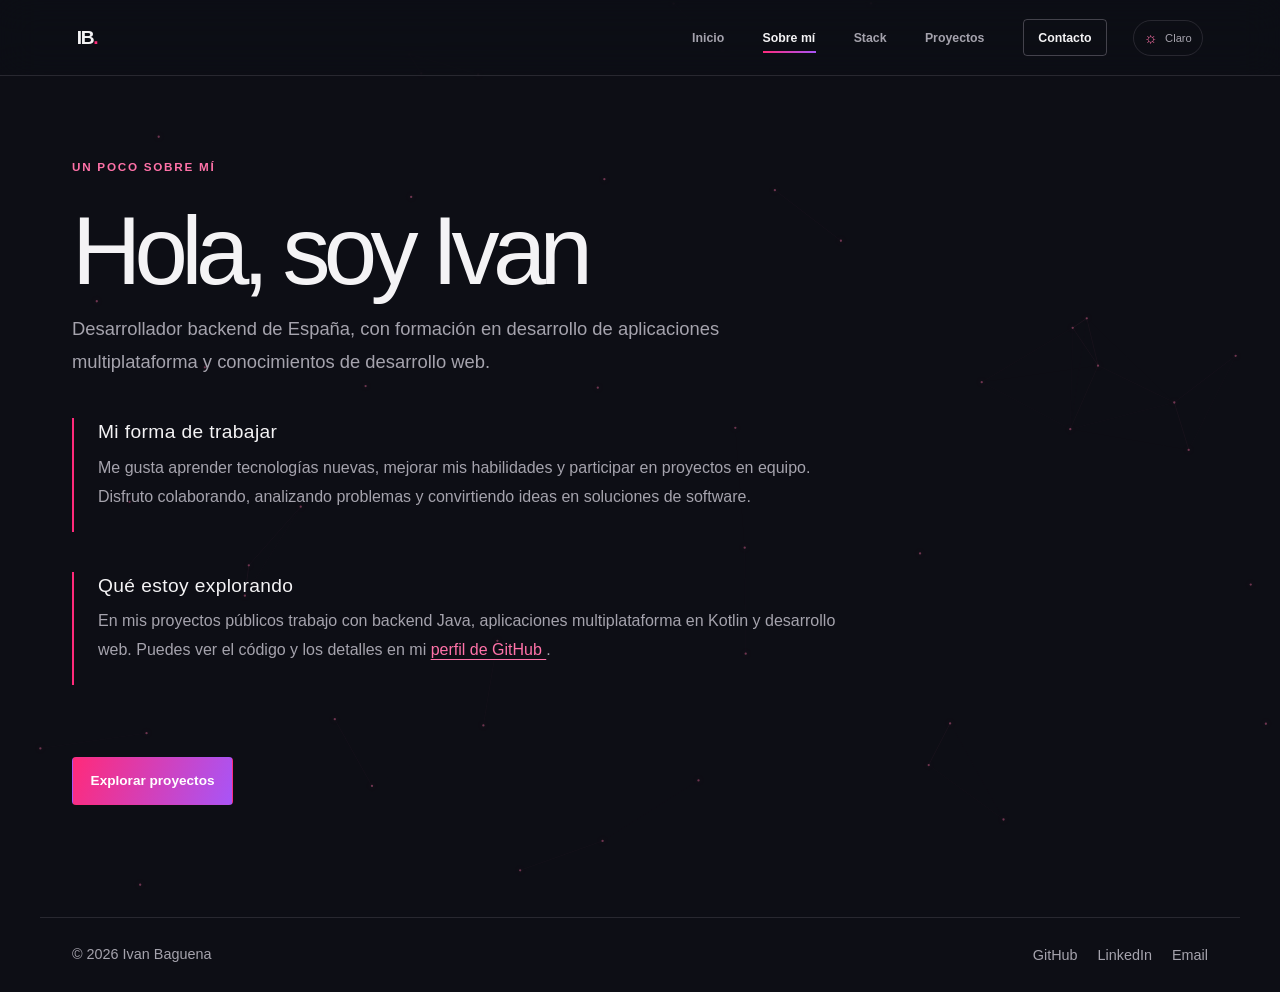
==== commit bb9644f6: "Polish portfolio themes, background and autoplay carousels Co-authored-by: Copilot <223556219+Copilo" ====
--- a/pages/about.html
+++ b/pages/about.html
@@ -9,21 +9,31 @@
     />
     <meta name="theme-color" content="#0d0e15" />
     <title>Sobre mí | Ivan Baguena</title>
+    <script src="../js/theme.js"></script>
     <link rel="stylesheet" href="../css/styles.css" />
     <link rel="stylesheet" href="../css/navbar.css" />
     <link rel="stylesheet" href="../css/projectCards.css" />
+    <link rel="stylesheet" href="../css/carousel.css" />
   </head>
   <body>
+    <canvas class="background-network" data-network aria-hidden="true"></canvas>
     <header class="site-header">
       <nav class="mainNav" aria-label="Navegación principal">
         <a class="brand-mark" href="../index.html#inicio" aria-label="Ivan Baguena, inicio">
           IB<span>.</span>
         </a>
-        <div class="nav-links">
-          <a href="../index.html#inicio">Inicio</a>
-          <a href="../index.html#sobre-mi" aria-current="page">Sobre mí</a>
-          <a href="../index.html#proyectos">Proyectos</a>
-          <a class="nav-contact" href="../index.html#contacto">Contacto</a>
+        <div class="header-tools">
+          <div class="nav-links">
+            <a href="../index.html#inicio">Inicio</a>
+            <a href="../index.html#sobre-mi" aria-current="page">Sobre mí</a>
+            <a href="../index.html#enfoque">Stack</a>
+            <a href="../index.html#proyectos">Proyectos</a>
+            <a class="nav-contact" href="../index.html#contacto">Contacto</a>
+          </div>
+          <button class="theme-toggle" type="button" data-theme-toggle aria-label="Cambiar a modo claro" title="Cambiar a modo claro">
+            <span data-theme-icon aria-hidden="true">☼</span>
+            <span data-theme-label>Claro</span>
+          </button>
         </div>
       </nav>
     </header>
@@ -63,6 +73,7 @@
         <a href="mailto:baguena.delabandera.ivan@gmail.com">Email</a>
       </div>
     </footer>
+    <script src="../js/background.js" defer></script>
     <script src="../js/script.js" defer></script>
   </body>
 </html>
--- a/css/styles.css
+++ b/css/styles.css
@@ -2,18 +2,48 @@
   color-scheme: dark;
   --bg-color: #0d0e15;
   --surface-color: #15151d;
-  --surface-raised: #1b1b25;
   --text-color: #f4f3f5;
   --muted-color: #a5a3ad;
   --subtle-color: #777681;
   --gta-pink: #ff2a7a;
-  --gta-orange: #ff8a00;
   --accent-color: #ff2a7a;
   --accent-strong: #ff72a8;
-  --accent-gradient: linear-gradient(110deg, #ff2a7a, #ff8a00);
+  --accent-gradient: linear-gradient(110deg, #ff2a7a, #a855f7);
+  --header-background: rgba(13, 14, 21, 0.86);
+  --section-background: rgba(255, 255, 255, 0.018);
+  --card-background: rgba(255, 255, 255, 0.035);
+  --tag-color: #ffb0cc;
+  --tag-background: rgba(255, 42, 122, 0.08);
+  --tag-border: rgba(255, 42, 122, 0.19);
+  --field-background: rgba(255, 255, 255, 0.035);
+  --field-focus-background: rgba(255, 42, 122, 0.045);
+  --network-dot: rgba(255, 114, 168, 0.55);
+  --network-line: rgba(255, 114, 168, 0.13);
   --line-color: rgba(235, 228, 242, 0.12);
   --page-width: 1200px;
   --header-height: 76px;
+}
+
+:root[data-theme="light"] {
+  color-scheme: light;
+  --bg-color: #f7f5f8;
+  --surface-color: #fff;
+  --text-color: #211923;
+  --muted-color: #5e5662;
+  --subtle-color: #827985;
+  --accent-strong: #9d174d;
+  --accent-gradient: linear-gradient(110deg, #c2185b, #6d28d9);
+  --header-background: rgba(247, 245, 248, 0.9);
+  --section-background: rgba(81, 43, 77, 0.035);
+  --card-background: rgba(255, 255, 255, 0.62);
+  --tag-color: #8c174b;
+  --tag-background: rgba(194, 24, 91, 0.08);
+  --tag-border: rgba(194, 24, 91, 0.2);
+  --field-background: rgba(255, 255, 255, 0.72);
+  --field-focus-background: rgba(255, 42, 122, 0.055);
+  --network-dot: rgba(194, 24, 91, 0.42);
+  --network-line: rgba(194, 24, 91, 0.12);
+  --line-color: rgba(50, 30, 55, 0.15);
 }
 
 * {
@@ -34,6 +64,23 @@
   -webkit-font-smoothing: antialiased;
 }
 
+.background-network {
+  height: 100%;
+  inset: 0;
+  pointer-events: none;
+  position: fixed;
+  width: 100%;
+  z-index: 0;
+}
+
+.site-header,
+.one-page,
+.page-content,
+footer {
+  position: relative;
+  z-index: 1;
+}
+
 body,
 a {
   color: var(--text-color);
@@ -71,7 +118,7 @@
 }
 
 h1 span {
-  background: linear-gradient(110deg, #fff 5%, #ff7aa9 100%);
+  background: linear-gradient(110deg, var(--text-color) 5%, var(--accent-strong) 100%);
   background-clip: text;
   -webkit-background-clip: text;
   -webkit-text-fill-color: transparent;
@@ -108,7 +155,7 @@
 }
 
 .page-section:nth-child(even) {
-  background: #111119;
+  background: var(--section-background);
 }
 
 .section-inner {
@@ -119,7 +166,7 @@
 
 .eyebrow {
   align-items: center;
-  color: #ff72a8;
+  color: var(--accent-strong);
   display: flex;
   font-size: 0.73rem;
   font-weight: 700;
@@ -165,7 +212,7 @@
 
 .hero-section::after {
   animation: ambient-float 16s ease-in-out -6s infinite alternate-reverse;
-  background: radial-gradient(circle, rgba(255, 138, 0, 0.08), transparent 68%);
+  background: radial-gradient(circle, rgba(168, 85, 247, 0.08), transparent 68%);
   bottom: -40%;
   height: min(48vw, 550px);
   left: -20%;
@@ -234,7 +281,7 @@
 }
 
 .button-primary:hover {
-  background: linear-gradient(110deg, #ff5b96, #ffa22e);
+  background: linear-gradient(110deg, #ff5b96, #bf70ff);
   color: #fff;
 }
 
@@ -360,20 +407,17 @@
 }
 
 .expertise-grid {
-  border-top: 1px solid var(--line-color);
-  display: grid;
-  grid-template-columns: repeat(3, minmax(0, 1fr));
+  display: flex;
 }
 
 .expertise-card {
-  min-height: 245px;
-  padding: 1.5rem 1.5rem 1rem 0;
+  background: linear-gradient(155deg, var(--card-background), transparent);
+  border: 1px solid var(--line-color);
+  border-radius: 6px;
+  flex: 0 0 min(480px, 82vw);
+  min-height: 270px;
+  padding: 1.4rem;
   position: relative;
-}
-
-.expertise-card + .expertise-card {
-  border-left: 1px solid var(--line-color);
-  padding-left: 1.5rem;
 }
 
 .expertise-number {
@@ -383,10 +427,10 @@
 }
 
 .expertise-card i {
-  color: var(--gta-orange);
+  color: var(--accent-strong);
   display: block;
   font-size: 1.2rem;
-  margin: 2.4rem 0 1.2rem;
+  margin: 3rem 0 1.4rem;
 }
 
 .expertise-card h3 {
@@ -398,6 +442,24 @@
   font-size: 0.87rem;
   margin-bottom: 0;
   max-width: 300px;
+}
+
+.expertise-tags {
+  display: flex;
+  flex-wrap: wrap;
+  gap: 0.45rem;
+  margin-top: 1.15rem;
+}
+
+.expertise-tags span {
+  background: var(--tag-background);
+  border: 1px solid var(--tag-border);
+  border-radius: 3px;
+  color: var(--tag-color);
+  font-size: 0.66rem;
+  font-weight: 600;
+  letter-spacing: 0.035em;
+  padding: 0.32rem 0.5rem;
 }
 
 .contact-section {
@@ -434,7 +496,7 @@
 
 .form-field input,
 .form-field textarea {
-  background: rgba(255, 255, 255, 0.035);
+  background: var(--field-background);
   border: 1px solid var(--line-color);
   border-radius: 4px;
   color: var(--text-color);
@@ -455,7 +517,7 @@
 
 .form-field input:focus,
 .form-field textarea:focus {
-  background: rgba(255, 42, 122, 0.045);
+  background: var(--field-focus-background);
   border-color: rgba(255, 42, 122, 0.65);
   box-shadow: 0 0 0 3px rgba(255, 42, 122, 0.1);
 }
@@ -546,11 +608,31 @@
 }
 
 .content-panel a {
-  color: #ff72a8;
+  color: var(--accent-strong);
 }
 
 .page-action {
+  align-items: center;
+  background: var(--accent-gradient);
+  border: 1px solid transparent;
+  border-radius: 4px;
+  color: #fff;
+  display: inline-flex;
+  font-size: 0.85rem;
+  font-weight: 650;
+  justify-content: center;
+  min-height: 48px;
   margin-top: 2rem;
+  padding: 0.75rem 1.1rem;
+  text-decoration: none;
+  transition:
+    box-shadow 400ms ease,
+    transform 450ms ease;
+}
+
+.page-action:hover {
+  box-shadow: 0 8px 30px rgba(255, 42, 122, 0.18);
+  transform: translateY(-2px);
 }
 
 .contact-list {
@@ -575,11 +657,26 @@
 }
 
 .contact-label {
-  color: var(--gta-orange);
+  color: var(--accent-strong);
   font-size: 0.8rem;
   font-weight: 700;
   letter-spacing: 0.1em;
   text-transform: uppercase;
+}
+
+.page-content h1 span {
+  background: linear-gradient(110deg, var(--text-color) 5%, var(--accent-strong) 100%);
+  background-clip: text;
+  -webkit-background-clip: text;
+  -webkit-text-fill-color: transparent;
+}
+
+.page-content h1 {
+  color: var(--text-color);
+}
+
+.page-content .eyebrow {
+  color: var(--accent-strong);
 }
 
 .page-content + footer,
@@ -634,15 +731,11 @@
 
 :is(.expertise-grid, .project-grid) > * {
   opacity: 0;
-  transform: translate3d(0, 26px, 0);
-  transition:
-    opacity 900ms ease,
-    transform 1100ms cubic-bezier(0.16, 1, 0.3, 1);
+  transition: opacity 900ms ease;
 }
 
 [data-reveal].is-visible :is(.expertise-grid, .project-grid) > * {
   opacity: 1;
-  transform: translate3d(0, 0, 0);
 }
 
 :is(.expertise-grid, .project-grid) > :nth-child(2) {
@@ -659,6 +752,7 @@
     background-color 550ms ease,
     border-color 550ms ease,
     box-shadow 550ms ease,
+    opacity 900ms ease,
     transform 650ms cubic-bezier(0.2, 0.75, 0.25, 1);
 }
 
@@ -724,23 +818,13 @@
     padding-top: 0;
   }
 
-  .expertise-grid {
-    grid-template-columns: 1fr;
-  }
-
   .expertise-card {
-    min-height: auto;
-    padding: 1.4rem 0;
-  }
-
-  .expertise-card + .expertise-card {
-    border-left: 0;
-    border-top: 1px solid var(--line-color);
-    padding-left: 0;
+    min-height: 230px;
+    padding: 1.25rem;
   }
 
   .expertise-card i {
-    margin: 1.5rem 0 0.75rem;
+    margin: 2.3rem 0 0.75rem;
   }
 
   .section-heading {
@@ -753,6 +837,14 @@
 @media (max-width: 520px) {
   h1 {
     font-size: clamp(3.8rem, 17vw, 5.8rem);
+  }
+
+  @media (prefers-reduced-motion: reduce) {
+    .hero-section::before,
+    .hero-section::after,
+    .scroll-line {
+      animation: none;
+    }
   }
 
   h2 {
@@ -813,6 +905,5 @@
 
   :is(.expertise-grid, .project-grid) > * {
     opacity: 1;
-    transform: none;
-  }
-}
+  }
+}
--- a/css/navbar.css
+++ b/css/navbar.css
@@ -1,7 +1,7 @@
 .site-header {
   -webkit-backdrop-filter: blur(18px);
   backdrop-filter: blur(18px);
-  background: rgba(13, 14, 21, 0.86);
+  background: var(--header-background);
   border-bottom: 1px solid var(--line-color);
   height: var(--header-height);
   position: sticky;
@@ -33,7 +33,13 @@
 }
 
 .brand-mark:hover span {
-  color: var(--gta-orange);
+  color: var(--accent-strong);
+}
+
+.header-tools {
+  align-items: center;
+  display: flex;
+  gap: clamp(0.75rem, 2vw, 1.6rem);
 }
 
 .nav-links {
@@ -52,11 +58,13 @@
 }
 
 .nav-links a:hover,
-.nav-links a[aria-current="location"] {
-  color: var(--text-color);
-}
-
-.nav-links a[aria-current="location"]::after {
+.nav-links a[aria-current="location"],
+.nav-links a[aria-current="page"] {
+  color: var(--text-color);
+}
+
+.nav-links a[aria-current="location"]::after,
+.nav-links a[aria-current="page"]::after {
   background: var(--accent-gradient);
   bottom: -0.55rem;
   content: "";
@@ -80,6 +88,40 @@
   color: #fff;
 }
 
+.theme-toggle {
+  align-items: center;
+  background: transparent;
+  border: 1px solid var(--line-color);
+  border-radius: 999px;
+  color: var(--muted-color);
+  cursor: pointer;
+  display: inline-flex;
+  font: inherit;
+  font-size: 0.7rem;
+  gap: 0.45rem;
+  justify-content: center;
+  min-height: 36px;
+  padding: 0.35rem 0.65rem;
+  transition:
+    background-color 350ms ease,
+    border-color 350ms ease,
+    color 350ms ease,
+    transform 450ms cubic-bezier(0.2, 0.75, 0.25, 1);
+}
+
+.theme-toggle:hover {
+  background: var(--card-background);
+  border-color: var(--accent-color);
+  color: var(--text-color);
+  transform: translateY(-1px);
+}
+
+.theme-toggle [data-theme-icon] {
+  color: var(--accent-strong);
+  font-size: 0.95rem;
+  line-height: 1;
+}
+
 @keyframes nav-underline-in {
   from {
     opacity: 0;
@@ -104,8 +146,12 @@
     padding: 0 1rem;
   }
 
+  .header-tools {
+    gap: 0.55rem;
+  }
+
   .nav-links {
-    gap: 0.85rem;
+    gap: 0.65rem;
   }
 
   .nav-links a {
@@ -115,14 +161,42 @@
   .nav-links .nav-contact {
     padding: 0.55rem 0.65rem;
   }
+
+  .theme-toggle {
+    height: 32px;
+    min-height: 32px;
+    padding: 0.3rem 0.45rem;
+  }
 }
 
 @media (max-width: 370px) {
+  .mainNav {
+    gap: 0.4rem;
+    padding: 0 0.65rem;
+  }
+
+  .header-tools {
+    gap: 0.4rem;
+  }
+
   .nav-links {
-    gap: 0.55rem;
+    gap: 0.4rem;
   }
 
   .nav-links a {
-    font-size: 0.62rem;
-  }
-}
+    font-size: 0.58rem;
+  }
+
+  .nav-links .nav-contact {
+    padding: 0.45rem 0.4rem;
+  }
+
+  .theme-toggle {
+    gap: 0;
+    width: 30px;
+  }
+
+  .theme-toggle [data-theme-label] {
+    display: none;
+  }
+}
--- a/css/projectCards.css
+++ b/css/projectCards.css
@@ -1,22 +1,22 @@
 .project-grid {
-  display: grid;
+  display: flex;
   gap: 1rem;
-  grid-template-columns: repeat(3, minmax(0, 1fr));
 }
 
 .project-tile {
-  background: linear-gradient(155deg, rgba(255, 255, 255, 0.045), rgba(255, 255, 255, 0.012));
+  background: linear-gradient(155deg, var(--card-background), var(--surface-color));
   border: 1px solid var(--line-color);
   border-radius: 6px;
   display: flex;
   flex-direction: column;
   min-height: 300px;
-  min-width: 0;
+  flex: 0 0 min(580px, 86vw);
   padding: 1.4rem;
   position: relative;
   transition:
     background-color 550ms ease,
     border-color 550ms ease,
+    opacity 900ms ease,
     box-shadow 550ms ease,
     transform 650ms cubic-bezier(0.2, 0.75, 0.25, 1);
 }
@@ -30,7 +30,7 @@
 
 .project-tile-top {
   align-items: center;
-  color: var(--gta-orange);
+  color: var(--accent-strong);
   display: flex;
   font-size: 0.69rem;
   font-weight: 650;
@@ -73,10 +73,10 @@
 }
 
 .project_tags span {
-  background: rgba(255, 42, 122, 0.08);
-  border: 1px solid rgba(255, 42, 122, 0.19);
+  background: var(--tag-background);
+  border: 1px solid var(--tag-border);
   border-radius: 3px;
-  color: #ffb0cc;
+  color: var(--tag-color);
   font-size: 0.66rem;
   font-weight: 600;
   letter-spacing: 0.04em;
@@ -99,25 +99,44 @@
   outline: none;
 }
 
-@media (max-width: 900px) {
-  .project-grid {
-    grid-template-columns: repeat(2, minmax(0, 1fr));
-  }
+.page-project-grid {
+  display: grid;
+  grid-template-columns: repeat(auto-fit, minmax(min(100%, 280px), 1fr));
+  margin: 3rem 0 1rem;
+}
 
-  .project-tile:last-child:nth-child(odd) {
-    grid-column: 1 / -1;
-  }
+.page-project-grid .project-tile {
+  flex: initial;
+  min-height: 290px;
+}
+
+.page-project-grid .project_kicker {
+  color: var(--accent-strong);
+  font-size: 0.69rem;
+  font-weight: 650;
+  letter-spacing: 0.08em;
+  text-transform: uppercase;
+}
+
+.page-project-grid .project-tile h2 {
+  font-size: 1.55rem;
+  letter-spacing: -0.035em;
+  margin: 2.2rem 0 0.7rem;
+}
+
+.page-project-grid .project-tile > a:not(.project-card-link) {
+  color: var(--accent-strong);
+  font-size: 0.86rem;
+  font-weight: 650;
+  margin-top: 1.2rem;
+  text-decoration: none;
+}
+
+.page-project-grid .project-tile > a:not(.project-card-link):hover {
+  color: var(--gta-pink);
 }
 
 @media (max-width: 600px) {
-  .project-grid {
-    grid-template-columns: 1fr;
-  }
-
-  .project-tile:last-child:nth-child(odd) {
-    grid-column: auto;
-  }
-
   .project-tile {
     min-height: 265px;
   }
--- a/css/carousel.css
+++ b/css/carousel.css
@@ -0,0 +1,129 @@
+.carousel {
+  min-width: 0;
+}
+
+.carousel-viewport {
+  max-width: 700px;
+  overflow-x: auto;
+  overscroll-behavior-inline: contain;
+  scrollbar-width: none;
+  scroll-snap-type: x mandatory;
+  scroll-behavior: auto;
+  touch-action: pan-x pan-y;
+  -webkit-overflow-scrolling: touch;
+}
+
+.carousel-viewport::-webkit-scrollbar {
+  display: none;
+}
+
+.carousel-track {
+  gap: 1rem;
+  padding: 0.25rem 0 1rem;
+  width: max-content;
+}
+
+.project-grid {
+  gap: 1rem;
+}
+
+.projects-section .carousel-viewport {
+  max-width: 820px;
+}
+
+.carousel-track > * {
+  scroll-snap-align: start;
+}
+
+.carousel-progress {
+  background: var(--line-color);
+  height: 1px;
+  margin-top: 0.25rem;
+  overflow: hidden;
+  position: relative;
+  width: 100%;
+}
+
+.carousel-progress span {
+  background: var(--accent-gradient);
+  display: block;
+  height: 100%;
+  transform: scaleX(0);
+  transform-origin: left;
+  width: 100%;
+}
+
+.carousel.is-autoplaying .carousel-progress span {
+  animation: carousel-progress 7s linear infinite;
+}
+
+.carousel.is-paused .carousel-progress span {
+  animation-play-state: paused;
+}
+
+@keyframes carousel-progress {
+  to {
+    transform: scaleX(1);
+  }
+}
+
+.carousel-controls {
+  align-items: center;
+  display: flex;
+  justify-content: space-between;
+  margin-top: 1.1rem;
+}
+
+.carousel-status {
+  color: var(--subtle-color);
+  font-size: 0.75rem;
+  font-variant-numeric: tabular-nums;
+  margin: 0;
+}
+
+.carousel-buttons {
+  display: flex;
+  gap: 0.6rem;
+}
+
+.carousel-button {
+  align-items: center;
+  background: transparent;
+  border: 1px solid var(--line-color);
+  border-radius: 50%;
+  color: var(--text-color);
+  cursor: pointer;
+  display: inline-flex;
+  font: inherit;
+  height: 42px;
+  justify-content: center;
+  transition:
+    background-color 350ms ease,
+    border-color 350ms ease,
+    color 350ms ease,
+    opacity 350ms ease,
+    transform 450ms cubic-bezier(0.2, 0.75, 0.25, 1);
+  width: 42px;
+}
+
+.carousel-button:not(:disabled):hover {
+  background: var(--accent-gradient);
+  border-color: transparent;
+  color: #fff;
+  transform: translateY(-2px);
+}
+
+.carousel-button:disabled {
+  cursor: default;
+  opacity: 0.35;
+}
+
+.carousel-play {
+  color: var(--accent-strong);
+}
+
+.carousel-button:focus-visible,
+.carousel-viewport:focus-visible {
+  outline: 2px solid var(--gta-pink);
+  outline-offset: 4px;
+}
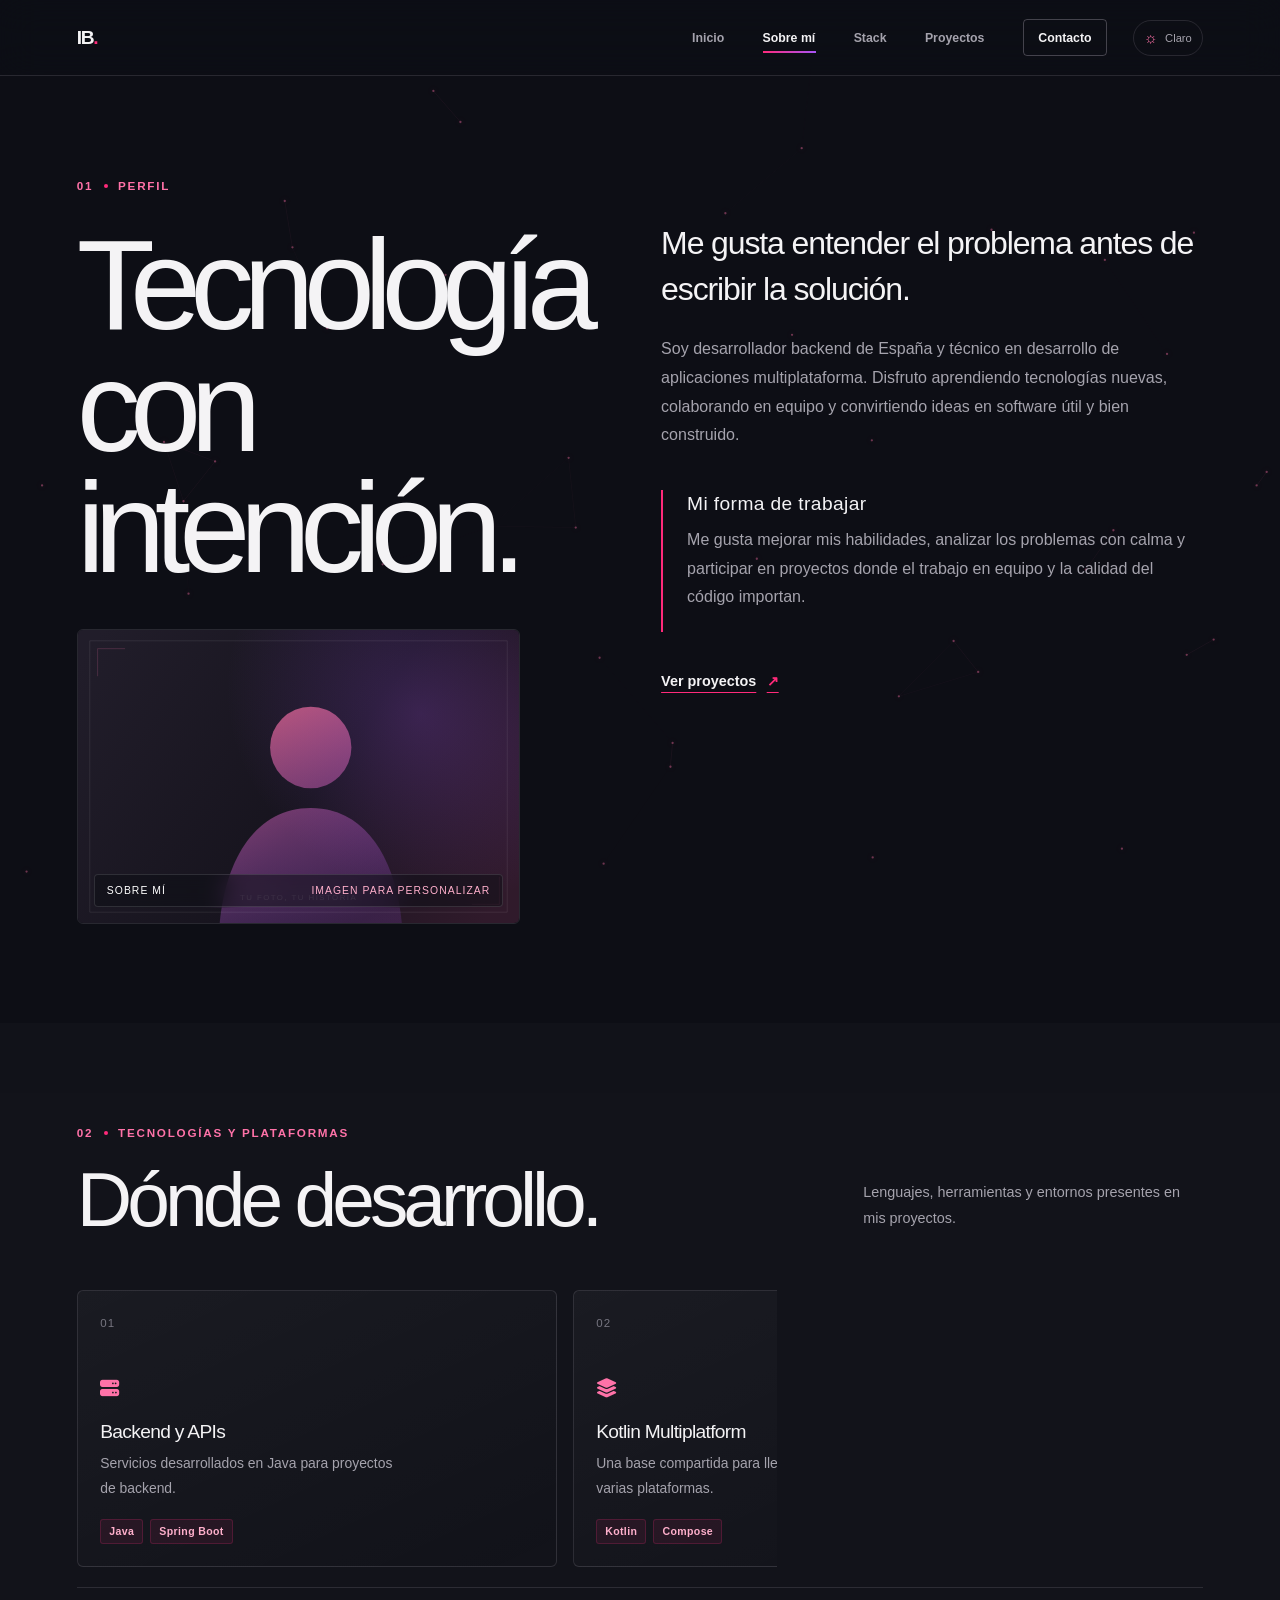
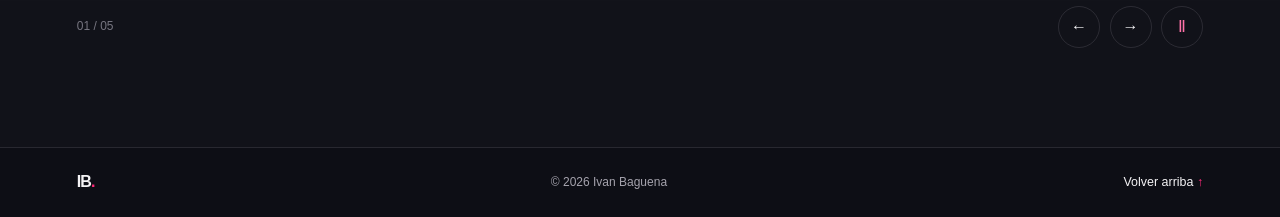
==== commit 446076a2: "Split portfolio into dedicated pages Move the profile and development areas, project carousel, and c" ====
--- a/pages/about.html
+++ b/pages/about.html
@@ -12,23 +12,30 @@
     <script src="../js/theme.js"></script>
     <link rel="stylesheet" href="../css/styles.css" />
     <link rel="stylesheet" href="../css/navbar.css" />
-    <link rel="stylesheet" href="../css/projectCards.css" />
     <link rel="stylesheet" href="../css/carousel.css" />
+    <link rel="stylesheet" href="../css/profilePlaceholders.css" />
+    <link
+      rel="stylesheet"
+      href="https://cdnjs.cloudflare.com/ajax/libs/font-awesome/6.5.1/css/all.min.css"
+      integrity="sha512-DTOQO9RWCH3ppGqcWaEA1BIZOC6xxalwEsw9c2QQeAIftl+Vegovlnee1c9QX4TctnWMn13TZye+giMm8e2LwA=="
+      crossorigin="anonymous"
+      referrerpolicy="no-referrer"
+    />
   </head>
   <body>
     <canvas class="background-network" data-network aria-hidden="true"></canvas>
     <header class="site-header">
       <nav class="mainNav" aria-label="Navegación principal">
-        <a class="brand-mark" href="../index.html#inicio" aria-label="Ivan Baguena, inicio">
+        <a class="brand-mark" href="../index.html" aria-label="Ivan Baguena, inicio">
           IB<span>.</span>
         </a>
         <div class="header-tools">
           <div class="nav-links">
-            <a href="../index.html#inicio">Inicio</a>
-            <a href="../index.html#sobre-mi" aria-current="page">Sobre mí</a>
-            <a href="../index.html#enfoque">Stack</a>
-            <a href="../index.html#proyectos">Proyectos</a>
-            <a class="nav-contact" href="../index.html#contacto">Contacto</a>
+            <a href="../index.html">Inicio</a>
+            <a href="#sobre-mi" aria-current="location">Sobre mí</a>
+            <a href="#enfoque">Stack</a>
+            <a href="./projects.html">Proyectos</a>
+            <a class="nav-contact" href="./contact.html">Contacto</a>
           </div>
           <button class="theme-toggle" type="button" data-theme-toggle aria-label="Cambiar a modo claro" title="Cambiar a modo claro">
             <span data-theme-icon aria-hidden="true">☼</span>
@@ -37,41 +44,142 @@
         </div>
       </nav>
     </header>
-    <main class="page-content" data-reveal>
-      <p class="eyebrow">Un poco sobre mí</p>
-      <h1>Hola, soy Ivan</h1>
-      <p class="page-lead">
-        Desarrollador backend de España, con formación en desarrollo de
-        aplicaciones multiplataforma y conocimientos de desarrollo web.
-      </p>
-      <section class="content-panel">
-        <h2>Mi forma de trabajar</h2>
-        <p>
-          Me gusta aprender tecnologías nuevas, mejorar mis habilidades y
-          participar en proyectos en equipo. Disfruto colaborando, analizando
-          problemas y convirtiendo ideas en soluciones de software.
-        </p>
+
+    <main class="one-page">
+      <section class="page-section about-section" id="sobre-mi" aria-labelledby="about-title">
+        <div class="section-inner split-layout" data-reveal>
+          <div>
+            <p class="eyebrow">01 <span></span> Perfil</p>
+            <h1 id="about-title">Tecnología con<br />intención.</h1>
+            <figure class="profile-photo profile-photo-about">
+              <img
+                src="../assets/profile-placeholder-about.svg"
+                alt="Placeholder: añade una segunda foto tuya en esta sección"
+                width="900"
+                height="600"
+              />
+              <figcaption>
+                <span>Sobre mí</span>
+                <span>Imagen para personalizar</span>
+              </figcaption>
+            </figure>
+          </div>
+          <div class="section-copy">
+            <p class="section-lead">
+              Me gusta entender el problema antes de escribir la solución.
+            </p>
+            <p>
+              Soy desarrollador backend de España y técnico en desarrollo de
+              aplicaciones multiplataforma. Disfruto aprendiendo tecnologías
+              nuevas, colaborando en equipo y convirtiendo ideas en software
+              útil y bien construido.
+            </p>
+            <section class="content-panel">
+              <h2>Mi forma de trabajar</h2>
+              <p>
+                Me gusta mejorar mis habilidades, analizar los problemas con
+                calma y participar en proyectos donde el trabajo en equipo y la
+                calidad del código importan.
+              </p>
+            </section>
+            <a class="text-link" href="./projects.html">
+              Ver proyectos <span aria-hidden="true">↗</span>
+            </a>
+          </div>
+        </div>
       </section>
-      <section class="content-panel">
-        <h2>Qué estoy explorando</h2>
-        <p>
-          En mis proyectos públicos trabajo con backend Java, aplicaciones
-          multiplataforma en Kotlin y desarrollo web. Puedes ver el código y los
-          detalles en mi
-          <a href="https://github.com/IvaBagba" target="_blank" rel="noopener noreferrer">
-            perfil de GitHub
-          </a>.
-        </p>
+
+      <section class="page-section expertise-section" id="enfoque" aria-labelledby="expertise-title">
+        <div class="section-inner" data-reveal>
+          <div class="section-heading">
+            <div>
+              <p class="eyebrow">02 <span></span> Tecnologías y plataformas</p>
+              <h2 id="expertise-title">Dónde desarrollo.</h2>
+            </div>
+            <p class="section-note">
+              Lenguajes, herramientas y entornos presentes en mis proyectos.
+            </p>
+          </div>
+          <div class="carousel" data-carousel>
+            <div class="carousel-viewport" data-carousel-viewport role="region" aria-roledescription="carrusel" tabindex="0" aria-label="Áreas de desarrollo">
+              <div class="expertise-grid carousel-track">
+                <article class="expertise-card">
+                  <span class="expertise-number">01</span>
+                  <i class="fas fa-server" aria-hidden="true"></i>
+                  <h3>Backend y APIs</h3>
+                  <p>Servicios desarrollados en Java para proyectos de backend.</p>
+                  <div class="expertise-tags" aria-label="Tecnologías">
+                    <span>Java</span>
+                    <span>Spring Boot</span>
+                  </div>
+                </article>
+                <article class="expertise-card">
+                  <span class="expertise-number">02</span>
+                  <i class="fas fa-layer-group" aria-hidden="true"></i>
+                  <h3>Kotlin Multiplatform</h3>
+                  <p>Una base compartida para llevar aplicaciones a varias plataformas.</p>
+                  <div class="expertise-tags" aria-label="Tecnologías">
+                    <span>Kotlin</span>
+                    <span>Compose</span>
+                  </div>
+                </article>
+                <article class="expertise-card">
+                  <span class="expertise-number">03</span>
+                  <i class="fas fa-mobile-alt" aria-hidden="true"></i>
+                  <h3>Android e iOS</h3>
+                  <p>Aplicaciones móviles creadas con Compose Multiplatform.</p>
+                  <div class="expertise-tags" aria-label="Plataformas">
+                    <span>Android</span>
+                    <span>iOS</span>
+                  </div>
+                </article>
+                <article class="expertise-card">
+                  <span class="expertise-number">04</span>
+                  <i class="fas fa-globe" aria-hidden="true"></i>
+                  <h3>Web</h3>
+                  <p>Desarrollo de interfaces web y experiencias multiplataforma.</p>
+                  <div class="expertise-tags" aria-label="Tecnologías">
+                    <span>HTML</span>
+                    <span>CSS</span>
+                    <span>Web</span>
+                  </div>
+                </article>
+                <article class="expertise-card">
+                  <span class="expertise-number">05</span>
+                  <i class="fas fa-desktop" aria-hidden="true"></i>
+                  <h3>Escritorio</h3>
+                  <p>Aplicaciones Compose Multiplatform para escritorio JVM.</p>
+                  <div class="expertise-tags" aria-label="Plataformas">
+                    <span>Desktop</span>
+                    <span>JVM</span>
+                  </div>
+                </article>
+              </div>
+            </div>
+            <div class="carousel-progress" aria-hidden="true"><span></span></div>
+            <div class="carousel-controls">
+              <p class="carousel-status" data-carousel-status aria-live="off"></p>
+              <div class="carousel-buttons">
+                <button class="carousel-button" type="button" data-carousel-prev aria-label="Área anterior">
+                  <span aria-hidden="true">←</span>
+                </button>
+                <button class="carousel-button" type="button" data-carousel-next aria-label="Área siguiente">
+                  <span aria-hidden="true">→</span>
+                </button>
+                <button class="carousel-button carousel-play" type="button" data-carousel-toggle aria-label="Pausar carrusel" title="Pausar carrusel">
+                  <span data-carousel-toggle-icon aria-hidden="true">Ⅱ</span>
+                </button>
+              </div>
+            </div>
+          </div>
+        </div>
       </section>
-      <a class="btn-more page-action" href="./projects.html">Explorar proyectos</a>
     </main>
-    <footer>
+
+    <footer class="site-footer">
+      <a class="footer-brand" href="../index.html">IB<span>.</span></a>
       <p>&copy; 2026 Ivan Baguena</p>
-      <div class="footerSocials">
-        <a href="https://github.com/IvaBagba" target="_blank" rel="noopener noreferrer">GitHub</a>
-        <a href="https://www.linkedin.com/in/ivabagba" target="_blank" rel="noopener noreferrer">LinkedIn</a>
-        <a href="mailto:baguena.delabandera.ivan@gmail.com">Email</a>
-      </div>
+      <a href="#sobre-mi">Volver arriba <span aria-hidden="true">↑</span></a>
     </footer>
     <script src="../js/background.js" defer></script>
     <script src="../js/script.js" defer></script>
--- a/css/styles.css
+++ b/css/styles.css
@@ -223,7 +223,8 @@
   align-items: end;
   display: grid;
   gap: 3rem;
-  grid-template-columns: minmax(0, 1fr) minmax(200px, 270px);
+  grid-template-columns: minmax(0, 1fr) minmax(280px, 0.62fr);
+  max-width: 1320px;
   padding-bottom: 3rem;
   position: relative;
 }
@@ -368,6 +369,10 @@
   grid-template-columns: minmax(0, 1fr) minmax(300px, 0.85fr);
 }
 
+.about-section .split-layout {
+  grid-template-columns: minmax(0, 0.9fr) minmax(0, 1.1fr);
+}
+
 .section-copy {
   padding-top: 2.8rem;
 }
@@ -803,6 +808,10 @@
     max-width: 420px;
   }
 
+  .about-section .split-layout {
+    grid-template-columns: 1fr;
+  }
+
   .scroll-cue {
     bottom: -3.2rem;
   }
--- a/css/carousel.css
+++ b/css/carousel.css
@@ -28,7 +28,40 @@
 }
 
 .projects-section .carousel-viewport {
-  max-width: 820px;
+  max-width: none;
+}
+
+.projects-section {
+  padding-left: 0;
+  padding-right: 0;
+}
+
+.projects-section .section-inner {
+  max-width: 1680px;
+}
+
+.projects-section .section-heading {
+  margin-left: auto;
+  margin-right: auto;
+  max-width: 1680px;
+  padding-left: clamp(1.25rem, 6vw, 6rem);
+  padding-right: clamp(1.25rem, 6vw, 6rem);
+}
+
+.projects-section .carousel-viewport {
+  padding-left: clamp(1.25rem, 6vw, 6rem);
+  padding-right: clamp(1.25rem, 6vw, 6rem);
+  scroll-padding-inline: clamp(1.25rem, 6vw, 6rem);
+}
+
+.projects-section .carousel-controls {
+  padding-left: clamp(1.25rem, 6vw, 6rem);
+  padding-right: clamp(1.25rem, 6vw, 6rem);
+}
+
+.projects-section .page-project-link {
+  display: inline-flex;
+  margin: 1.5rem clamp(1.25rem, 6vw, 6rem) 0;
 }
 
 .carousel-track > * {
--- a/css/profilePlaceholders.css
+++ b/css/profilePlaceholders.css
@@ -0,0 +1,80 @@
+.profile-photo {
+  margin: 0;
+  overflow: hidden;
+  position: relative;
+}
+
+.profile-photo img {
+  display: block;
+  height: 100%;
+  object-fit: cover;
+  transition:
+    filter 700ms ease,
+    transform 1200ms cubic-bezier(0.2, 0.75, 0.25, 1);
+  width: 100%;
+}
+
+.profile-photo:hover img {
+  filter: saturate(1.08);
+  transform: scale(1.025);
+}
+
+.profile-photo figcaption {
+  align-items: center;
+  backdrop-filter: blur(12px);
+  background: rgba(13, 14, 21, 0.5);
+  border: 1px solid rgba(255, 255, 255, 0.12);
+  border-radius: 4px;
+  bottom: 1rem;
+  color: #fff;
+  display: flex;
+  font-size: 0.65rem;
+  justify-content: space-between;
+  left: 1rem;
+  letter-spacing: 0.1em;
+  padding: 0.65rem 0.75rem;
+  position: absolute;
+  right: 1rem;
+  text-transform: uppercase;
+}
+
+.profile-photo figcaption span:last-child {
+  color: #ffb0cc;
+}
+
+.profile-photo-hero {
+  aspect-ratio: 4 / 5;
+  border: 1px solid var(--line-color);
+  border-radius: 6px;
+  box-shadow: 0 24px 70px rgba(0, 0, 0, 0.22);
+  justify-self: end;
+  max-height: 610px;
+  max-width: 450px;
+  width: 100%;
+}
+
+.profile-photo-about {
+  aspect-ratio: 3 / 2;
+  border: 1px solid var(--line-color);
+  border-radius: 6px;
+  margin-top: 2.5rem;
+  max-width: 460px;
+}
+
+@media (max-width: 760px) {
+  .profile-photo-hero {
+    justify-self: start;
+    max-height: 480px;
+    max-width: 390px;
+  }
+
+  .profile-photo-about {
+    margin-top: 2rem;
+  }
+}
+
+@media (prefers-reduced-motion: reduce) {
+  .profile-photo img {
+    transition: none;
+  }
+}
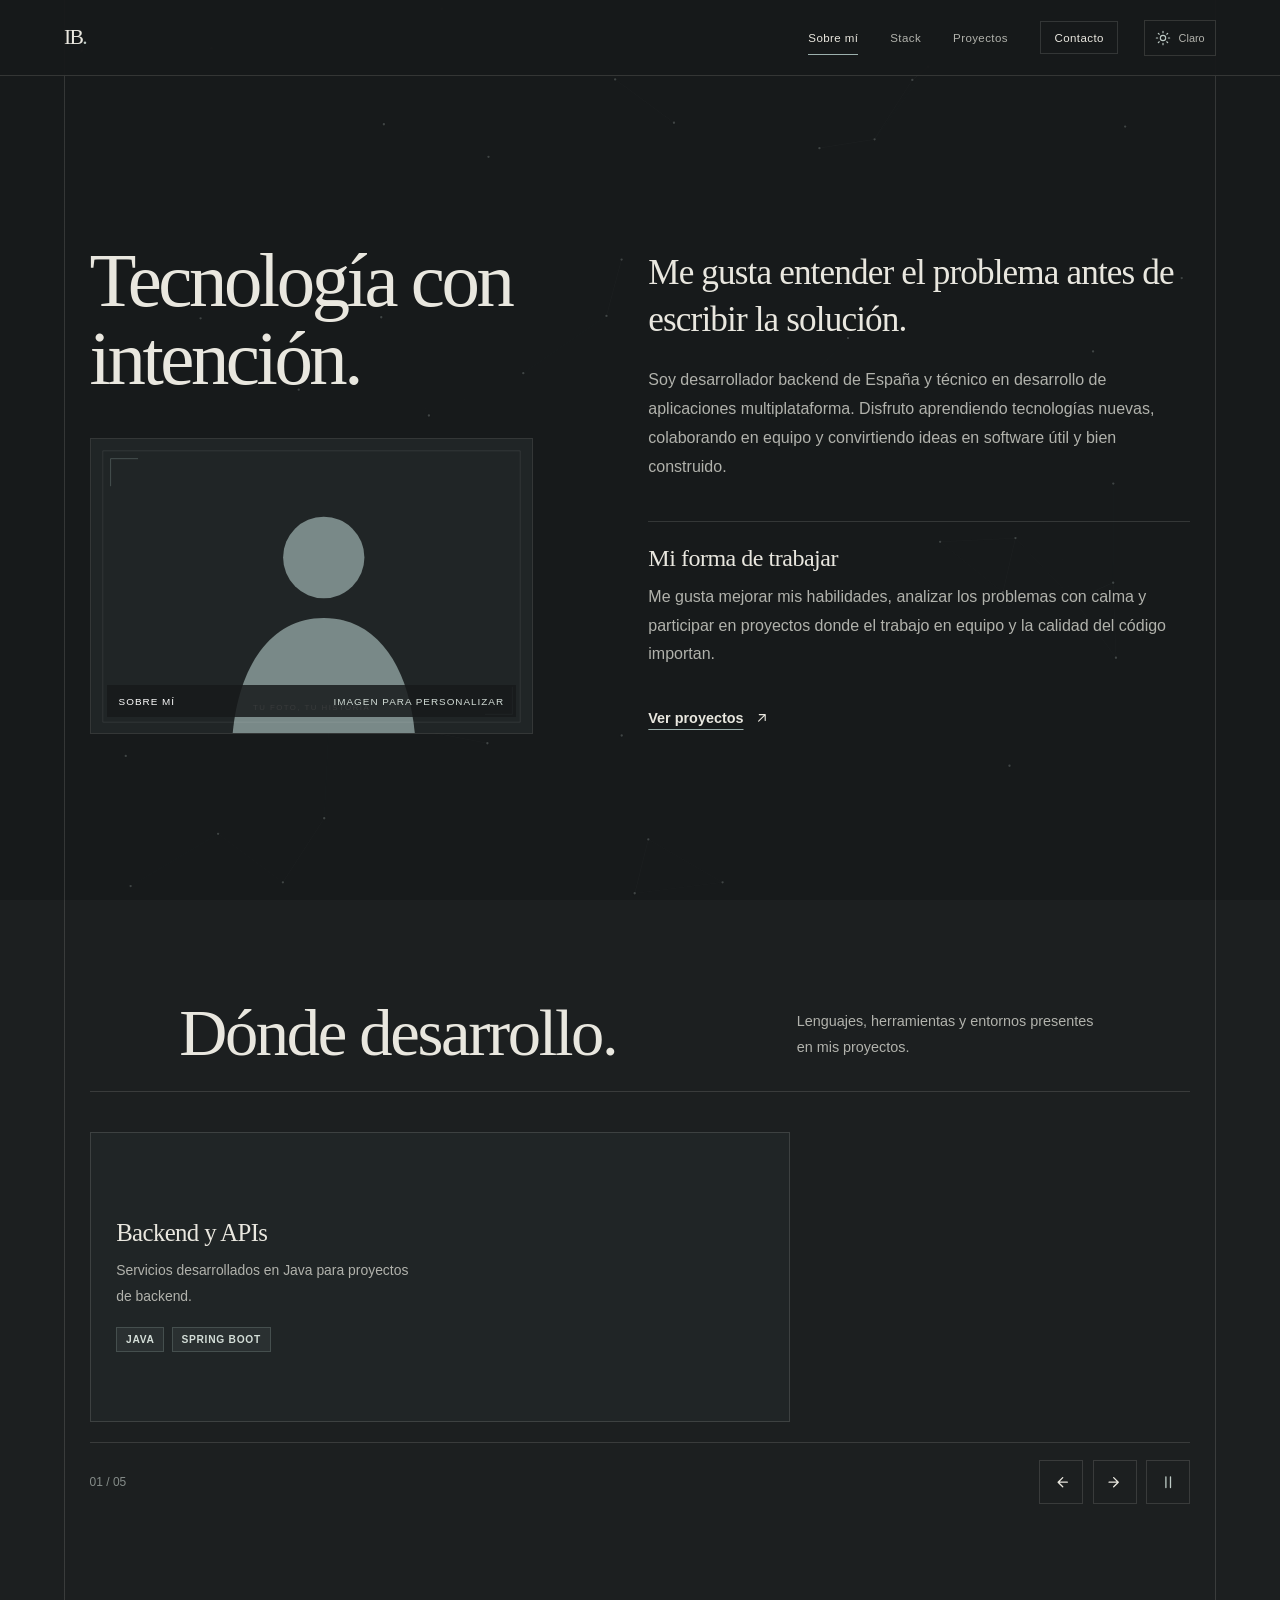
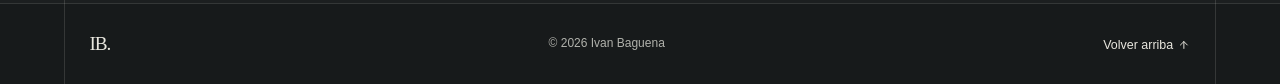
==== commit 89e2c936: "Redesign portfolio and deploy with GitHub Pages Publish the four-page editorial portfolio with repai" ====
--- a/pages/about.html
+++ b/pages/about.html
@@ -7,23 +7,26 @@
       name="description"
       content="Conoce a Ivan Baguena, desarrollador backend y técnico en desarrollo de aplicaciones multiplataforma."
     />
-    <meta name="theme-color" content="#0d0e15" />
+    <meta name="theme-color" content="#171a1b" />
     <title>Sobre mí | Ivan Baguena</title>
     <script src="../js/theme.js"></script>
     <link rel="stylesheet" href="../css/styles.css" />
     <link rel="stylesheet" href="../css/navbar.css" />
     <link rel="stylesheet" href="../css/carousel.css" />
     <link rel="stylesheet" href="../css/profilePlaceholders.css" />
-    <link
-      rel="stylesheet"
-      href="https://cdnjs.cloudflare.com/ajax/libs/font-awesome/6.5.1/css/all.min.css"
-      integrity="sha512-DTOQO9RWCH3ppGqcWaEA1BIZOC6xxalwEsw9c2QQeAIftl+Vegovlnee1c9QX4TctnWMn13TZye+giMm8e2LwA=="
-      crossorigin="anonymous"
-      referrerpolicy="no-referrer"
-    />
   </head>
   <body>
     <canvas class="background-network" data-network aria-hidden="true"></canvas>
+    <svg class="icon-definitions" aria-hidden="true" focusable="false">
+      <symbol id="icon-arrow-up-right" viewBox="0 0 24 24"><path d="M7 17 17 7M8 7h9v9" /></symbol>
+      <symbol id="icon-arrow-left" viewBox="0 0 24 24"><path d="m14 18-6-6 6-6M8 12h12" /></symbol>
+      <symbol id="icon-arrow-right" viewBox="0 0 24 24"><path d="m10 18 6-6-6-6M16 12H4" /></symbol>
+      <symbol id="icon-arrow-up" viewBox="0 0 24 24"><path d="m18 14-6-6-6 6M12 8v12" /></symbol>
+      <symbol id="icon-sun" viewBox="0 0 24 24"><circle cx="12" cy="12" r="4" /><path d="M12 2v2m0 16v2M4.93 4.93l1.42 1.42m11.3 11.3 1.42 1.42M2 12h2m16 0h2M4.93 19.07l1.42-1.42m11.3-11.3 1.42-1.42" /></symbol>
+      <symbol id="icon-moon" viewBox="0 0 24 24"><path d="M20.4 15.2A8.5 8.5 0 0 1 8.8 3.6 8.5 8.5 0 1 0 20.4 15.2Z" /></symbol>
+      <symbol id="icon-pause" viewBox="0 0 24 24"><path d="M9 5v14m6-14v14" /></symbol>
+      <symbol id="icon-play" viewBox="0 0 24 24"><path d="m8 5 11 7-11 7z" /></symbol>
+    </svg>
     <header class="site-header">
       <nav class="mainNav" aria-label="Navegación principal">
         <a class="brand-mark" href="../index.html" aria-label="Ivan Baguena, inicio">
@@ -31,14 +34,13 @@
         </a>
         <div class="header-tools">
           <div class="nav-links">
-            <a href="../index.html">Inicio</a>
             <a href="#sobre-mi" aria-current="location">Sobre mí</a>
             <a href="#enfoque">Stack</a>
             <a href="./projects.html">Proyectos</a>
             <a class="nav-contact" href="./contact.html">Contacto</a>
           </div>
           <button class="theme-toggle" type="button" data-theme-toggle aria-label="Cambiar a modo claro" title="Cambiar a modo claro">
-            <span data-theme-icon aria-hidden="true">☼</span>
+            <span data-theme-icon aria-hidden="true"><svg viewBox="0 0 24 24"><use href="#icon-sun"></use></svg></span>
             <span data-theme-label>Claro</span>
           </button>
         </div>
@@ -49,7 +51,6 @@
       <section class="page-section about-section" id="sobre-mi" aria-labelledby="about-title">
         <div class="section-inner split-layout" data-reveal>
           <div>
-            <p class="eyebrow">01 <span></span> Perfil</p>
             <h1 id="about-title">Tecnología con<br />intención.</h1>
             <figure class="profile-photo profile-photo-about">
               <img
@@ -83,7 +84,7 @@
               </p>
             </section>
             <a class="text-link" href="./projects.html">
-              Ver proyectos <span aria-hidden="true">↗</span>
+              Ver proyectos <svg class="inline-icon" aria-hidden="true" viewBox="0 0 24 24"><use href="#icon-arrow-up-right"></use></svg>
             </a>
           </div>
         </div>
@@ -93,7 +94,6 @@
         <div class="section-inner" data-reveal>
           <div class="section-heading">
             <div>
-              <p class="eyebrow">02 <span></span> Tecnologías y plataformas</p>
               <h2 id="expertise-title">Dónde desarrollo.</h2>
             </div>
             <p class="section-note">
@@ -104,8 +104,6 @@
             <div class="carousel-viewport" data-carousel-viewport role="region" aria-roledescription="carrusel" tabindex="0" aria-label="Áreas de desarrollo">
               <div class="expertise-grid carousel-track">
                 <article class="expertise-card">
-                  <span class="expertise-number">01</span>
-                  <i class="fas fa-server" aria-hidden="true"></i>
                   <h3>Backend y APIs</h3>
                   <p>Servicios desarrollados en Java para proyectos de backend.</p>
                   <div class="expertise-tags" aria-label="Tecnologías">
@@ -114,8 +112,6 @@
                   </div>
                 </article>
                 <article class="expertise-card">
-                  <span class="expertise-number">02</span>
-                  <i class="fas fa-layer-group" aria-hidden="true"></i>
                   <h3>Kotlin Multiplatform</h3>
                   <p>Una base compartida para llevar aplicaciones a varias plataformas.</p>
                   <div class="expertise-tags" aria-label="Tecnologías">
@@ -124,8 +120,6 @@
                   </div>
                 </article>
                 <article class="expertise-card">
-                  <span class="expertise-number">03</span>
-                  <i class="fas fa-mobile-alt" aria-hidden="true"></i>
                   <h3>Android e iOS</h3>
                   <p>Aplicaciones móviles creadas con Compose Multiplatform.</p>
                   <div class="expertise-tags" aria-label="Plataformas">
@@ -134,8 +128,6 @@
                   </div>
                 </article>
                 <article class="expertise-card">
-                  <span class="expertise-number">04</span>
-                  <i class="fas fa-globe" aria-hidden="true"></i>
                   <h3>Web</h3>
                   <p>Desarrollo de interfaces web y experiencias multiplataforma.</p>
                   <div class="expertise-tags" aria-label="Tecnologías">
@@ -145,8 +137,6 @@
                   </div>
                 </article>
                 <article class="expertise-card">
-                  <span class="expertise-number">05</span>
-                  <i class="fas fa-desktop" aria-hidden="true"></i>
                   <h3>Escritorio</h3>
                   <p>Aplicaciones Compose Multiplatform para escritorio JVM.</p>
                   <div class="expertise-tags" aria-label="Plataformas">
@@ -161,13 +151,13 @@
               <p class="carousel-status" data-carousel-status aria-live="off"></p>
               <div class="carousel-buttons">
                 <button class="carousel-button" type="button" data-carousel-prev aria-label="Área anterior">
-                  <span aria-hidden="true">←</span>
+                  <svg viewBox="0 0 24 24" aria-hidden="true"><use href="#icon-arrow-left"></use></svg>
                 </button>
                 <button class="carousel-button" type="button" data-carousel-next aria-label="Área siguiente">
-                  <span aria-hidden="true">→</span>
+                  <svg viewBox="0 0 24 24" aria-hidden="true"><use href="#icon-arrow-right"></use></svg>
                 </button>
                 <button class="carousel-button carousel-play" type="button" data-carousel-toggle aria-label="Pausar carrusel" title="Pausar carrusel">
-                  <span data-carousel-toggle-icon aria-hidden="true">Ⅱ</span>
+                  <svg data-carousel-toggle-icon aria-hidden="true" viewBox="0 0 24 24"><use href="#icon-pause"></use></svg>
                 </button>
               </div>
             </div>
@@ -179,7 +169,7 @@
     <footer class="site-footer">
       <a class="footer-brand" href="../index.html">IB<span>.</span></a>
       <p>&copy; 2026 Ivan Baguena</p>
-      <a href="#sobre-mi">Volver arriba <span aria-hidden="true">↑</span></a>
+      <a href="#sobre-mi">Volver arriba <svg class="inline-icon" aria-hidden="true" viewBox="0 0 24 24"><use href="#icon-arrow-up"></use></svg></a>
     </footer>
     <script src="../js/background.js" defer></script>
     <script src="../js/script.js" defer></script>
--- a/css/styles.css
+++ b/css/styles.css
@@ -1,49 +1,47 @@
 :root {
   color-scheme: dark;
-  --bg-color: #0d0e15;
-  --surface-color: #15151d;
-  --text-color: #f4f3f5;
-  --muted-color: #a5a3ad;
-  --subtle-color: #777681;
-  --gta-pink: #ff2a7a;
-  --accent-color: #ff2a7a;
-  --accent-strong: #ff72a8;
-  --accent-gradient: linear-gradient(110deg, #ff2a7a, #a855f7);
-  --header-background: rgba(13, 14, 21, 0.86);
-  --section-background: rgba(255, 255, 255, 0.018);
-  --card-background: rgba(255, 255, 255, 0.035);
-  --tag-color: #ffb0cc;
-  --tag-background: rgba(255, 42, 122, 0.08);
-  --tag-border: rgba(255, 42, 122, 0.19);
-  --field-background: rgba(255, 255, 255, 0.035);
-  --field-focus-background: rgba(255, 42, 122, 0.045);
-  --network-dot: rgba(255, 114, 168, 0.55);
-  --network-line: rgba(255, 114, 168, 0.13);
-  --line-color: rgba(235, 228, 242, 0.12);
-  --page-width: 1200px;
+  --bg-color: #171a1b;
+  --surface-color: #202526;
+  --text-color: #e9e7df;
+  --muted-color: #b1b2ac;
+  --subtle-color: #858c89;
+  --accent-color: #9cb0ad;
+  --accent-strong: #becbc6;
+  --header-background: rgba(23, 26, 27, 0.96);
+  --section-background: rgba(235, 231, 220, 0.025);
+  --card-background: #202526;
+  --tag-color: #d3ddd7;
+  --tag-background: rgba(156, 176, 173, 0.08);
+  --tag-border: rgba(156, 176, 173, 0.24);
+  --field-background: #1d2223;
+  --field-focus-background: #222929;
+  --network-dot: rgba(190, 203, 198, 0.34);
+  --network-line: rgba(190, 203, 198, 0.08);
+  --line-color: rgba(233, 231, 223, 0.14);
+  --page-width: 1180px;
   --header-height: 76px;
 }
 
 :root[data-theme="light"] {
   color-scheme: light;
-  --bg-color: #f7f5f8;
-  --surface-color: #fff;
-  --text-color: #211923;
-  --muted-color: #5e5662;
-  --subtle-color: #827985;
-  --accent-strong: #9d174d;
-  --accent-gradient: linear-gradient(110deg, #c2185b, #6d28d9);
-  --header-background: rgba(247, 245, 248, 0.9);
-  --section-background: rgba(81, 43, 77, 0.035);
-  --card-background: rgba(255, 255, 255, 0.62);
-  --tag-color: #8c174b;
-  --tag-background: rgba(194, 24, 91, 0.08);
-  --tag-border: rgba(194, 24, 91, 0.2);
-  --field-background: rgba(255, 255, 255, 0.72);
-  --field-focus-background: rgba(255, 42, 122, 0.055);
-  --network-dot: rgba(194, 24, 91, 0.42);
-  --network-line: rgba(194, 24, 91, 0.12);
-  --line-color: rgba(50, 30, 55, 0.15);
+  --bg-color: #f0eee7;
+  --surface-color: #f8f7f2;
+  --text-color: #252b29;
+  --muted-color: #525c58;
+  --subtle-color: #626c67;
+  --accent-color: #49645f;
+  --accent-strong: #49645f;
+  --header-background: rgba(240, 238, 231, 0.96);
+  --section-background: rgba(62, 79, 74, 0.035);
+  --card-background: #f8f7f2;
+  --tag-color: #344d48;
+  --tag-background: rgba(73, 100, 95, 0.07);
+  --tag-border: rgba(73, 100, 95, 0.2);
+  --field-background: #f8f7f2;
+  --field-focus-background: #fff;
+  --network-dot: rgba(73, 100, 95, 0.3);
+  --network-line: rgba(73, 100, 95, 0.09);
+  --line-color: rgba(37, 43, 41, 0.16);
 }
 
 * {
@@ -51,17 +49,89 @@
 }
 
 html {
-  scroll-behavior: auto;
+  scroll-behavior: smooth;
   scroll-padding-top: var(--header-height);
 }
 
 body {
-  background: var(--bg-color);
+  background-color: var(--bg-color);
+  background-image:
+    linear-gradient(var(--line-color), var(--line-color)),
+    linear-gradient(var(--line-color), var(--line-color));
+  background-position: clamp(1.25rem, 5vw, 5rem) 0, calc(100% - clamp(1.25rem, 5vw, 5rem)) 0;
+  background-repeat: repeat-y;
+  background-size: 1px 100%;
   color: var(--text-color);
-  font-family: "Helvetica Neue", Helvetica, Arial, sans-serif;
+  font-family: "Avenir Next", Avenir, "Segoe UI", sans-serif;
   margin: 0;
   min-height: 100vh;
   -webkit-font-smoothing: antialiased;
+}
+
+body,
+a {
+  color: var(--text-color);
+}
+
+a {
+  text-underline-offset: 0.25em;
+}
+
+a:focus-visible,
+button:focus-visible,
+.form-field input:focus-visible,
+.form-field textarea:focus-visible {
+  border-radius: 0;
+  outline: 2px solid var(--accent-color);
+  outline-offset: 4px;
+}
+
+h1,
+h2,
+h3,
+p {
+  margin-top: 0;
+}
+
+h1,
+h2,
+h3 {
+  color: var(--text-color);
+  font-family: Georgia, "Times New Roman", serif;
+  font-weight: 400;
+}
+
+h1 {
+  font-size: clamp(3.75rem, 8.4vw, 6rem);
+  letter-spacing: -0.045em;
+  line-height: 0.95;
+  margin-bottom: 1.5rem;
+}
+
+h1 span {
+  color: inherit;
+}
+
+h2 {
+  font-size: clamp(2.6rem, 5.2vw, 4.7rem);
+  letter-spacing: -0.035em;
+  line-height: 1.02;
+  margin-bottom: 0;
+}
+
+h3 {
+  letter-spacing: -0.025em;
+}
+
+p {
+  color: var(--muted-color);
+  font-size: 1rem;
+  line-height: 1.8;
+}
+
+::selection {
+  background: var(--accent-color);
+  color: var(--bg-color);
 }
 
 .background-network {
@@ -73,6 +143,47 @@
   z-index: 0;
 }
 
+.icon-definitions {
+  height: 0;
+  overflow: hidden;
+  position: absolute;
+  width: 0;
+}
+
+.inline-icon {
+  display: inline-block;
+  height: 1.1em;
+  vertical-align: -0.15em;
+  width: 1.1em;
+}
+
+.inline-icon,
+.carousel-button svg,
+.project-arrow,
+.theme-toggle [data-theme-icon] svg {
+  fill: none;
+  stroke: currentColor;
+  stroke-linecap: round;
+  stroke-linejoin: round;
+  stroke-width: 1.7;
+}
+
+.carousel-button svg {
+  height: 1.15rem;
+  width: 1.15rem;
+}
+
+.project-arrow {
+  height: 1.25rem;
+  width: 1.25rem;
+}
+
+.theme-toggle [data-theme-icon] svg {
+  display: block;
+  height: 1rem;
+  width: 1rem;
+}
+
 .site-header,
 .one-page,
 .page-content,
@@ -81,66 +192,6 @@
   z-index: 1;
 }
 
-body,
-a {
-  color: var(--text-color);
-}
-
-a {
-  text-underline-offset: 0.25em;
-}
-
-a:focus-visible {
-  border-radius: 3px;
-  outline: 2px solid var(--accent-color);
-  outline-offset: 5px;
-}
-
-h1,
-h2,
-h3,
-p {
-  margin-top: 0;
-}
-
-h1,
-h2,
-h3 {
-  color: var(--text-color);
-  font-weight: 500;
-}
-
-h1 {
-  font-size: clamp(4rem, 10vw, 8.5rem);
-  letter-spacing: -0.085em;
-  line-height: 0.95;
-  margin-bottom: 2rem;
-}
-
-h1 span {
-  background: linear-gradient(110deg, var(--text-color) 5%, var(--accent-strong) 100%);
-  background-clip: text;
-  -webkit-background-clip: text;
-  -webkit-text-fill-color: transparent;
-}
-
-h2 {
-  font-size: clamp(2.6rem, 6vw, 5.4rem);
-  letter-spacing: -0.065em;
-  line-height: 1.02;
-  margin-bottom: 0;
-}
-
-h3 {
-  letter-spacing: -0.035em;
-}
-
-p {
-  color: var(--muted-color);
-  font-size: 1rem;
-  line-height: 1.8;
-}
-
 .one-page {
   overflow: clip;
 }
@@ -149,7 +200,7 @@
   align-items: center;
   display: flex;
   min-height: min(850px, calc(100svh - var(--header-height)));
-  padding: clamp(5rem, 11vh, 8.5rem) clamp(1.25rem, 6vw, 6rem);
+  padding: clamp(5rem, 11vh, 8.5rem) clamp(1.25rem, 7vw, 7rem);
   position: relative;
   scroll-margin-top: var(--header-height);
 }
@@ -164,84 +215,56 @@
   width: 100%;
 }
 
-.eyebrow {
-  align-items: center;
-  color: var(--accent-strong);
-  display: flex;
-  font-size: 0.73rem;
-  font-weight: 700;
-  gap: 0.65rem;
-  letter-spacing: 0.15em;
-  margin-bottom: 1.75rem;
-  text-transform: uppercase;
-  z-index: 1;
-}
-
-.eyebrow span {
-  background: var(--accent-color);
-  border-radius: 50%;
-  display: inline-block;
-  height: 4px;
-  width: 4px;
-}
-
 .hero-section {
   isolation: isolate;
   min-height: max(690px, calc(100svh - var(--header-height)));
-  overflow: hidden;
-}
-
-.hero-section::before,
-.hero-section::after {
-  border-radius: 50%;
-  content: "";
-  filter: blur(2px);
-  pointer-events: none;
-  position: absolute;
-  z-index: -1;
-}
-
-.hero-section::before {
-  animation: ambient-float 13s ease-in-out infinite alternate;
-  background: radial-gradient(circle, rgba(255, 42, 122, 0.13), transparent 68%);
-  height: min(70vw, 780px);
-  right: -20%;
-  top: -24%;
-  width: min(70vw, 780px);
-}
-
-.hero-section::after {
-  animation: ambient-float 16s ease-in-out -6s infinite alternate-reverse;
-  background: radial-gradient(circle, rgba(168, 85, 247, 0.08), transparent 68%);
-  bottom: -40%;
-  height: min(48vw, 550px);
-  left: -20%;
-  width: min(48vw, 550px);
 }
 
 .hero-layout {
-  align-items: end;
+  align-items: center;
   display: grid;
-  gap: 3rem;
-  grid-template-columns: minmax(0, 1fr) minmax(280px, 0.62fr);
-  max-width: 1320px;
-  padding-bottom: 3rem;
+  gap: clamp(3rem, 9vw, 9rem);
+  grid-template-columns: minmax(270px, 0.78fr) minmax(0, 1fr);
+  max-width: var(--page-width);
   position: relative;
 }
 
 .hero-copy {
-  max-width: 800px;
+  grid-column: 2;
+  grid-row: 1;
+  max-width: 680px;
 }
 
 .hero-copy h1 {
-  margin-left: -0.06em;
+  font-size: clamp(4rem, 8vw, 6.3rem);
+  margin-bottom: 1.5rem;
+}
+
+.hero-copy h1 span {
+  font-style: italic;
+}
+
+.hero-meta {
+  align-items: center;
+  color: var(--muted-color);
+  display: flex;
+  font-size: 0.74rem;
+  gap: 1rem;
+  letter-spacing: 0.12em;
+  margin-bottom: 1.5rem;
+  text-transform: uppercase;
+}
+
+.hero-meta span {
+  border-left: 1px solid var(--line-color);
+  padding-left: 1rem;
 }
 
 .hero-lead {
-  font-size: clamp(1.15rem, 2vw, 1.45rem);
-  line-height: 1.6;
+  font-size: clamp(1.05rem, 1.5vw, 1.2rem);
+  line-height: 1.75;
   margin-bottom: 2rem;
-  max-width: 600px;
+  max-width: 48ch;
 }
 
 .hero-actions {
@@ -251,39 +274,42 @@
   gap: 1.75rem;
 }
 
-.button {
+.button,
+.page-action {
   align-items: center;
   border: 1px solid transparent;
-  border-radius: 4px;
+  border-radius: 0;
   display: inline-flex;
-  font-size: 0.87rem;
+  font-size: 0.78rem;
   font-weight: 650;
   gap: 0.8rem;
   justify-content: center;
-  min-height: 50px;
-  padding: 0.8rem 1.2rem;
+  letter-spacing: 0.045em;
+  min-height: 52px;
+  padding: 0.9rem 1.25rem;
   text-decoration: none;
+  text-transform: uppercase;
   transition:
-    background-color 420ms ease,
-    border-color 420ms ease,
-    box-shadow 420ms ease,
-    color 420ms ease,
-    transform 520ms cubic-bezier(0.2, 0.75, 0.25, 1);
-}
-
-.button:hover {
-  box-shadow: 0 8px 30px rgba(255, 42, 122, 0.2);
-  transform: translateY(-3px);
-}
-
-.button-primary {
-  background: var(--accent-gradient);
+    background-color 250ms ease,
+    border-color 250ms ease,
+    color 250ms ease,
+    transform 350ms cubic-bezier(0.2, 0.75, 0.25, 1);
+}
+
+.button-primary,
+.page-action {
+  background: var(--accent-color);
+  color: #111716;
+}
+
+:root[data-theme="light"] .button-primary,
+:root[data-theme="light"] .page-action {
   color: #fff;
 }
 
-.button-primary:hover {
-  background: linear-gradient(110deg, #ff5b96, #bf70ff);
-  color: #fff;
+.button:hover,
+.page-action:hover {
+  transform: translateY(-2px);
 }
 
 .text-link {
@@ -292,52 +318,15 @@
   font-size: 0.9rem;
   font-weight: 600;
   gap: 0.65rem;
-  text-decoration-color: var(--gta-pink);
-  text-underline-offset: 0.4em;
-}
-
-.text-link span,
-.site-footer a span {
-  color: var(--accent-color);
-}
-
-.hero-aside {
-  border-left: 1px solid var(--line-color);
-  margin-bottom: 0.25rem;
-  padding: 0.4rem 0 0.4rem 1.5rem;
-}
-
-.hero-index {
-  color: var(--subtle-color);
-  font-size: 0.72rem;
-  letter-spacing: 0.12em;
-}
-
-.hero-aside p {
-  font-size: 0.9rem;
-  margin: 1.3rem 0 1.5rem;
-}
-
-.hero-socials {
-  display: flex;
-  flex-wrap: wrap;
-  gap: 1rem;
-}
-
-.hero-socials a,
-.contact-links a {
-  color: var(--muted-color);
-  font-size: 0.8rem;
-  text-decoration: none;
-}
-
-.hero-socials a:hover,
-.contact-links a:hover {
-  color: var(--gta-pink);
-}
-
-.hero-socials span {
-  color: var(--accent-color);
+  text-decoration-color: var(--accent-color);
+  text-underline-offset: 0.45em;
+}
+
+.text-link:hover,
+.site-footer a:hover,
+.contact-link:hover,
+.footerSocials a:hover {
+  color: var(--accent-strong);
 }
 
 .scroll-cue {
@@ -355,130 +344,85 @@
 
 .scroll-line {
   animation: scroll-pulse 2.6s ease-in-out infinite;
-  background: var(--accent-gradient);
+  background: var(--accent-color);
   display: inline-block;
   height: 1px;
   width: 34px;
 }
 
-.split-layout,
-.contact-layout {
+.split-layout {
   align-items: start;
   display: grid;
-  gap: clamp(3rem, 11vw, 10rem);
-  grid-template-columns: minmax(0, 1fr) minmax(300px, 0.85fr);
+  gap: clamp(3rem, 9vw, 8rem);
+  grid-template-columns: minmax(0, 0.9fr) minmax(0, 1.1fr);
 }
 
 .about-section .split-layout {
-  grid-template-columns: minmax(0, 0.9fr) minmax(0, 1.1fr);
+  align-items: center;
+}
+
+.about-section h1 {
+  font-size: clamp(3.2rem, 6vw, 5rem);
+  line-height: 1.02;
 }
 
 .section-copy {
-  padding-top: 2.8rem;
+  padding-top: 0;
 }
 
 .section-lead {
   color: var(--text-color);
-  font-size: clamp(1.35rem, 2.8vw, 2rem);
-  letter-spacing: -0.035em;
-  line-height: 1.45;
+  font-family: Georgia, "Times New Roman", serif;
+  font-size: clamp(1.55rem, 2.8vw, 2.2rem);
+  letter-spacing: -0.025em;
+  line-height: 1.35;
   margin-bottom: 1.4rem;
 }
 
 .section-copy > p:not(.section-lead) {
   margin-bottom: 1.8rem;
+  max-width: 65ch;
 }
 
 .section-heading {
   align-items: end;
+  border-bottom: 1px solid var(--line-color);
   display: flex;
   gap: 2rem;
   justify-content: space-between;
-  margin-bottom: 3rem;
-}
-
-.section-heading .eyebrow {
-  margin-bottom: 1rem;
+  margin: 0 auto 2.25rem;
+  max-width: var(--page-width);
+  padding: 0 clamp(1.25rem, 7vw, 7rem) 1.5rem;
+}
+
+.section-heading h2 {
+  font-size: clamp(2.6rem, 5.2vw, 4.7rem);
 }
 
 .section-note {
   font-size: 0.9rem;
   margin-bottom: 0.35rem;
-  max-width: 340px;
+  max-width: 38ch;
 }
 
 .expertise-section {
-  min-height: 720px;
-}
-
-.expertise-grid {
-  display: flex;
-}
-
-.expertise-card {
-  background: linear-gradient(155deg, var(--card-background), transparent);
-  border: 1px solid var(--line-color);
-  border-radius: 6px;
-  flex: 0 0 min(480px, 82vw);
-  min-height: 270px;
-  padding: 1.4rem;
-  position: relative;
-}
-
-.expertise-number {
-  color: var(--subtle-color);
-  font-size: 0.72rem;
-  letter-spacing: 0.1em;
-}
-
-.expertise-card i {
-  color: var(--accent-strong);
-  display: block;
-  font-size: 1.2rem;
-  margin: 3rem 0 1.4rem;
-}
-
-.expertise-card h3 {
-  font-size: 1.2rem;
-  margin-bottom: 0.5rem;
-}
-
-.expertise-card p {
-  font-size: 0.87rem;
-  margin-bottom: 0;
-  max-width: 300px;
-}
-
-.expertise-tags {
-  display: flex;
-  flex-wrap: wrap;
-  gap: 0.45rem;
-  margin-top: 1.15rem;
-}
-
-.expertise-tags span {
-  background: var(--tag-background);
-  border: 1px solid var(--tag-border);
-  border-radius: 3px;
-  color: var(--tag-color);
-  font-size: 0.66rem;
-  font-weight: 600;
-  letter-spacing: 0.035em;
-  padding: 0.32rem 0.5rem;
-}
-
-.contact-section {
-  min-height: 610px;
-}
-
-.contact-copy {
-  padding-top: 2.8rem;
-}
-
-.contact-copy > p {
-  font-size: 1.1rem;
-  margin-bottom: 1.8rem;
-  max-width: 430px;
+  min-height: 650px;
+}
+
+.content-panel {
+  border-top: 1px solid var(--line-color);
+  margin: 2.5rem 0;
+  padding: 1.5rem 0 0;
+}
+
+.content-panel h2 {
+  font-size: 1.5rem;
+  letter-spacing: -0.02em;
+  margin-bottom: 0.75rem;
+}
+
+.content-panel p {
+  max-width: 65ch;
 }
 
 .contact-form {
@@ -494,7 +438,7 @@
 }
 
 .form-field label {
-  color: var(--muted-color);
+  color: var(--text-color);
   font-size: 0.78rem;
   font-weight: 650;
 }
@@ -503,15 +447,14 @@
 .form-field textarea {
   background: var(--field-background);
   border: 1px solid var(--line-color);
-  border-radius: 4px;
+  border-radius: 0;
   color: var(--text-color);
   font: inherit;
   outline: none;
-  padding: 0.8rem 0.9rem;
+  padding: 0.9rem 1rem;
   transition:
-    background-color 350ms ease,
-    border-color 350ms ease,
-    box-shadow 350ms ease;
+    background-color 250ms ease,
+    border-color 250ms ease;
   width: 100%;
 }
 
@@ -523,8 +466,9 @@
 .form-field input:focus,
 .form-field textarea:focus {
   background: var(--field-focus-background);
-  border-color: rgba(255, 42, 122, 0.65);
-  box-shadow: 0 0 0 3px rgba(255, 42, 122, 0.1);
+  border-color: var(--accent-color);
+  outline: 2px solid var(--accent-color);
+  outline-offset: 2px;
 }
 
 .form-submit {
@@ -534,19 +478,6 @@
 .form-note {
   font-size: 0.78rem;
   margin: 0;
-}
-
-.contact-section .contact-links {
-  margin-top: 1.5rem;
-}
-
-.contact-links {
-  border-top: 1px solid var(--line-color);
-  display: flex;
-  flex-wrap: wrap;
-  gap: 1.5rem;
-  margin-top: 2rem;
-  padding-top: 1rem;
 }
 
 .site-footer {
@@ -555,7 +486,7 @@
   display: flex;
   gap: 1.5rem;
   justify-content: space-between;
-  padding: 1.5rem clamp(1.25rem, 6vw, 6rem);
+  padding: 1.8rem clamp(1.25rem, 7vw, 7rem);
 }
 
 .site-footer p {
@@ -569,81 +500,31 @@
 }
 
 .footer-brand {
-  font-size: 1rem !important;
-  font-weight: 750;
+  font-family: Georgia, "Times New Roman", serif;
+  font-size: 1.2rem !important;
   letter-spacing: -0.06em;
-}
-
-.footer-brand span {
-  color: var(--accent-color);
 }
 
 .page-content {
   margin: 0 auto;
   max-width: var(--page-width);
   min-height: calc(100svh - var(--header-height) - 100px);
-  padding: 5rem 2rem;
+  padding: clamp(4rem, 9vw, 8rem) clamp(1.25rem, 7vw, 7rem);
 }
 
 .page-content h1 {
-  font-size: clamp(3rem, 8vw, 6rem);
-  letter-spacing: -0.07em;
-  margin-bottom: 1rem;
+  font-size: clamp(3.6rem, 7vw, 5.8rem);
+  margin-bottom: 1.25rem;
 }
 
 .page-lead {
-  font-size: 1.15rem;
-  max-width: 720px;
-}
-
-.content-panel {
-  border-left: 2px solid var(--gta-pink);
-  margin: 2.5rem 0;
-  padding: 0.25rem 0 0.25rem 1.5rem;
-}
-
-.content-panel h2 {
-  font-size: 1.2rem;
-  letter-spacing: 0.02em;
-  margin-bottom: 0.75rem;
-}
-
-.content-panel p {
-  max-width: 760px;
-}
-
-.content-panel a {
-  color: var(--accent-strong);
-}
-
-.page-action {
-  align-items: center;
-  background: var(--accent-gradient);
-  border: 1px solid transparent;
-  border-radius: 4px;
-  color: #fff;
-  display: inline-flex;
-  font-size: 0.85rem;
-  font-weight: 650;
-  justify-content: center;
-  min-height: 48px;
-  margin-top: 2rem;
-  padding: 0.75rem 1.1rem;
-  text-decoration: none;
-  transition:
-    box-shadow 400ms ease,
-    transform 450ms ease;
-}
-
-.page-action:hover {
-  box-shadow: 0 8px 30px rgba(255, 42, 122, 0.18);
-  transform: translateY(-2px);
+  font-size: 1.08rem;
+  max-width: 58ch;
 }
 
 .contact-list {
   border-top: 1px solid var(--line-color);
-  margin-top: 3rem;
-  max-width: 800px;
+  margin-top: 3.5rem;
 }
 
 .contact-link {
@@ -651,37 +532,18 @@
   border-bottom: 1px solid var(--line-color);
   display: grid;
   gap: 1rem;
-  grid-template-columns: 100px 1fr auto;
+  grid-template-columns: minmax(95px, 0.25fr) 1fr auto;
   overflow-wrap: anywhere;
-  padding: 1.4rem 0;
+  padding: 1.45rem 0;
   text-decoration: none;
-}
-
-.contact-link:hover {
-  color: var(--gta-pink);
 }
 
 .contact-label {
   color: var(--accent-strong);
-  font-size: 0.8rem;
+  font-size: 0.68rem;
   font-weight: 700;
-  letter-spacing: 0.1em;
+  letter-spacing: 0.12em;
   text-transform: uppercase;
-}
-
-.page-content h1 span {
-  background: linear-gradient(110deg, var(--text-color) 5%, var(--accent-strong) 100%);
-  background-clip: text;
-  -webkit-background-clip: text;
-  -webkit-text-fill-color: transparent;
-}
-
-.page-content h1 {
-  color: var(--text-color);
-}
-
-.page-content .eyebrow {
-  color: var(--accent-strong);
 }
 
 .page-content + footer,
@@ -694,7 +556,7 @@
   justify-content: space-between;
   margin: 2rem auto 0;
   max-width: var(--page-width);
-  padding: 1.5rem 2rem;
+  padding: 1.5rem clamp(1.25rem, 7vw, 7rem);
 }
 
 footer:not(.site-footer) p {
@@ -714,60 +576,23 @@
   text-decoration: none;
 }
 
-.footerSocials a:hover {
-  color: var(--gta-pink);
-}
-
 [data-reveal] {
-  opacity: 0;
-  filter: blur(7px);
-  transform: translate3d(0, 34px, 0) scale(0.985);
-  transition:
-    filter 1050ms ease,
-    opacity 1050ms ease,
-    transform 1250ms cubic-bezier(0.16, 1, 0.3, 1);
+  opacity: 1;
 }
 
 [data-reveal].is-visible {
-  filter: blur(0);
-  opacity: 1;
-  transform: translate3d(0, 0, 0) scale(1);
-}
-
-:is(.expertise-grid, .project-grid) > * {
-  opacity: 0;
-  transition: opacity 900ms ease;
-}
-
-[data-reveal].is-visible :is(.expertise-grid, .project-grid) > * {
-  opacity: 1;
-}
-
-:is(.expertise-grid, .project-grid) > :nth-child(2) {
-  transition-delay: 140ms;
-}
-
-:is(.expertise-grid, .project-grid) > :nth-child(3) {
-  transition-delay: 280ms;
-}
-
-.expertise-card,
-.project-tile {
-  transition:
-    background-color 550ms ease,
-    border-color 550ms ease,
-    box-shadow 550ms ease,
-    opacity 900ms ease,
-    transform 650ms cubic-bezier(0.2, 0.75, 0.25, 1);
-}
-
-@keyframes ambient-float {
+  animation: folio-reveal 760ms cubic-bezier(0.16, 1, 0.3, 1) both;
+}
+
+@keyframes folio-reveal {
   from {
-    transform: translate3d(0, 0, 0) scale(1);
+    opacity: 0.72;
+    transform: translate3d(0, 14px, 0);
   }
 
   to {
-    transform: translate3d(-5%, 4%, 0) scale(1.12);
+    opacity: 1;
+    transform: translate3d(0, 0, 0);
   }
 }
 
@@ -787,53 +612,34 @@
 }
 
 @media (max-width: 760px) {
+  body {
+    background-image: none;
+  }
+
   .page-section {
     min-height: auto;
     padding-bottom: 6rem;
     padding-top: 6rem;
   }
 
-  .hero-section {
-    min-height: calc(100svh - var(--header-height));
-  }
-
   .hero-layout {
-    align-items: start;
-    gap: 3.5rem;
+    align-items: stretch;
+    display: flex;
+    flex-direction: column;
+    gap: 2.2rem;
+  }
+
+  .hero-copy {
+    order: 0;
+  }
+
+  .about-section .split-layout,
+  .split-layout {
     grid-template-columns: 1fr;
-    padding-bottom: 2rem;
-  }
-
-  .hero-aside {
-    max-width: 420px;
-  }
-
-  .about-section .split-layout {
-    grid-template-columns: 1fr;
   }
 
   .scroll-cue {
-    bottom: -3.2rem;
-  }
-
-  .split-layout,
-  .contact-layout {
-    gap: 1.5rem;
-    grid-template-columns: 1fr;
-  }
-
-  .section-copy,
-  .contact-copy {
-    padding-top: 0;
-  }
-
-  .expertise-card {
-    min-height: 230px;
-    padding: 1.25rem;
-  }
-
-  .expertise-card i {
-    margin: 2.3rem 0 0.75rem;
+    display: none;
   }
 
   .section-heading {
@@ -841,24 +647,6 @@
     flex-direction: column;
     gap: 1.25rem;
   }
-}
-
-@media (max-width: 520px) {
-  h1 {
-    font-size: clamp(3.8rem, 17vw, 5.8rem);
-  }
-
-  @media (prefers-reduced-motion: reduce) {
-    .hero-section::before,
-    .hero-section::after,
-    .scroll-line {
-      animation: none;
-    }
-  }
-
-  h2 {
-    font-size: clamp(2.6rem, 12vw, 4rem);
-  }
 
   .site-footer {
     flex-wrap: wrap;
@@ -870,23 +658,35 @@
   }
 
   .contact-link {
-    gap: 0.5rem;
     grid-template-columns: 1fr auto;
   }
 
   .contact-label {
     grid-column: 1 / -1;
-  }
-
-  .page-content {
-    padding: 3.5rem 1.25rem;
   }
 
   .page-content + footer,
   footer:not(.site-footer) {
     align-items: flex-start;
     flex-direction: column;
-    padding: 1.5rem 1.25rem;
+  }
+}
+
+@media (max-width: 520px) {
+  :root {
+    --header-height: 68px;
+  }
+
+  h1 {
+    font-size: clamp(3.25rem, 15vw, 4.5rem);
+  }
+
+  h2 {
+    font-size: clamp(2.4rem, 11vw, 3.6rem);
+  }
+
+  .page-content {
+    padding-top: 3.5rem;
   }
 }
 
@@ -899,20 +699,4 @@
     animation-iteration-count: 1 !important;
     transition-duration: 0.01ms !important;
   }
-
-  [data-reveal] {
-    filter: none;
-    opacity: 1;
-    transform: none;
-  }
-
-  .hero-section::before,
-  .hero-section::after,
-  .scroll-line {
-    animation: none;
-  }
-
-  :is(.expertise-grid, .project-grid) > * {
-    opacity: 1;
-  }
-}
+}
--- a/css/navbar.css
+++ b/css/navbar.css
@@ -1,6 +1,4 @@
 .site-header {
-  -webkit-backdrop-filter: blur(18px);
-  backdrop-filter: blur(18px);
   background: var(--header-background);
   border-bottom: 1px solid var(--line-color);
   height: var(--header-height);
@@ -15,24 +13,19 @@
   height: 100%;
   justify-content: space-between;
   margin: 0 auto;
-  max-width: 1440px;
-  padding: 0 clamp(1.25rem, 6vw, 6rem);
+  max-width: 1600px;
+  padding: 0 clamp(1.25rem, 5vw, 5rem);
 }
 
 .brand-mark {
   color: var(--text-color);
-  font-size: 1.2rem;
-  font-weight: 750;
-  letter-spacing: -0.07em;
+  font-family: Georgia, "Times New Roman", serif;
+  font-size: 1.35rem;
+  letter-spacing: -0.08em;
   text-decoration: none;
 }
 
 .brand-mark span {
-  color: var(--gta-pink);
-  transition: color 450ms ease;
-}
-
-.brand-mark:hover span {
   color: var(--accent-strong);
 }
 
@@ -45,16 +38,16 @@
 .nav-links {
   align-items: center;
   display: flex;
-  gap: clamp(1.2rem, 3vw, 2.6rem);
+  gap: clamp(1rem, 2.5vw, 2.2rem);
 }
 
 .nav-links a {
   color: var(--muted-color);
-  font-size: 0.77rem;
-  font-weight: 550;
+  font-size: 0.72rem;
+  letter-spacing: 0.035em;
   position: relative;
   text-decoration: none;
-  transition: color 450ms ease;
+  transition: color 250ms ease;
 }
 
 .nav-links a:hover,
@@ -65,55 +58,50 @@
 
 .nav-links a[aria-current="location"]::after,
 .nav-links a[aria-current="page"]::after {
-  background: var(--accent-gradient);
-  bottom: -0.55rem;
+  animation: nav-underline-in 500ms cubic-bezier(0.2, 0.75, 0.25, 1) both;
+  background: var(--accent-color);
+  bottom: -0.7rem;
   content: "";
-  height: 2px;
+  height: 1px;
   left: 0;
   position: absolute;
   width: 100%;
-  animation: nav-underline-in 650ms cubic-bezier(0.2, 0.75, 0.25, 1) both;
 }
 
 .nav-links .nav-contact {
-  border: 1px solid rgba(235, 228, 242, 0.25);
-  border-radius: 4px;
+  border: 1px solid var(--line-color);
   color: var(--text-color);
-  padding: 0.65rem 0.9rem;
+  padding: 0.62rem 0.85rem;
 }
 
 .nav-links .nav-contact:hover {
-  background: var(--accent-gradient);
-  border-color: transparent;
-  color: #fff;
+  background: var(--card-background);
+  border-color: var(--accent-color);
 }
 
 .theme-toggle {
   align-items: center;
   background: transparent;
   border: 1px solid var(--line-color);
-  border-radius: 999px;
   color: var(--muted-color);
   cursor: pointer;
   display: inline-flex;
   font: inherit;
-  font-size: 0.7rem;
+  font-size: 0.68rem;
   gap: 0.45rem;
   justify-content: center;
   min-height: 36px;
   padding: 0.35rem 0.65rem;
   transition:
-    background-color 350ms ease,
-    border-color 350ms ease,
-    color 350ms ease,
-    transform 450ms cubic-bezier(0.2, 0.75, 0.25, 1);
+    background-color 250ms ease,
+    border-color 250ms ease,
+    color 250ms ease;
 }
 
 .theme-toggle:hover {
   background: var(--card-background);
   border-color: var(--accent-color);
   color: var(--text-color);
-  transform: translateY(-1px);
 }
 
 .theme-toggle [data-theme-icon] {
@@ -125,7 +113,7 @@
 @keyframes nav-underline-in {
   from {
     opacity: 0;
-    transform: scaleX(0.4);
+    transform: scaleX(0.5);
     transform-origin: left;
   }
 
@@ -136,18 +124,15 @@
   }
 }
 
-@media (max-width: 520px) {
-  :root {
-    --header-height: 68px;
-  }
-
+@media (max-width: 760px) {
   .mainNav {
-    gap: 0.75rem;
-    padding: 0 1rem;
+    gap: 0.45rem;
+    padding-left: 1rem;
+    padding-right: 1rem;
   }
 
   .header-tools {
-    gap: 0.55rem;
+    gap: 0.45rem;
   }
 
   .nav-links {
@@ -155,48 +140,44 @@
   }
 
   .nav-links a {
-    font-size: 0.68rem;
+    font-size: 0.64rem;
+    white-space: nowrap;
   }
 
   .nav-links .nav-contact {
-    padding: 0.55rem 0.65rem;
+    padding: 0.45rem 0.5rem;
   }
 
   .theme-toggle {
-    height: 32px;
-    min-height: 32px;
-    padding: 0.3rem 0.45rem;
-  }
-}
-
-@media (max-width: 370px) {
-  .mainNav {
-    gap: 0.4rem;
-    padding: 0 0.65rem;
-  }
-
-  .header-tools {
-    gap: 0.4rem;
-  }
-
-  .nav-links {
-    gap: 0.4rem;
-  }
-
-  .nav-links a {
-    font-size: 0.58rem;
-  }
-
-  .nav-links .nav-contact {
-    padding: 0.45rem 0.4rem;
-  }
-
-  .theme-toggle {
-    gap: 0;
-    width: 30px;
+    min-height: 34px;
+    padding: 0.3rem;
+    width: 34px;
   }
 
   .theme-toggle [data-theme-label] {
     display: none;
   }
 }
+
+@media (max-width: 390px) {
+  .mainNav {
+    padding-left: 0.7rem;
+    padding-right: 0.7rem;
+  }
+
+  .brand-mark {
+    font-size: 1.1rem;
+  }
+
+  .nav-links {
+    gap: 0.45rem;
+  }
+
+  .nav-links a {
+    font-size: 0.59rem;
+  }
+
+  .nav-links .nav-contact {
+    padding: 0.4rem 0.38rem;
+  }
+}
--- a/css/carousel.css
+++ b/css/carousel.css
@@ -6,79 +6,98 @@
   max-width: 700px;
   overflow-x: auto;
   overscroll-behavior-inline: contain;
-  scrollbar-width: none;
+  scrollbar-color: var(--subtle-color) transparent;
+  scrollbar-width: thin;
+  scroll-behavior: auto;
   scroll-snap-type: x mandatory;
-  scroll-behavior: auto;
   touch-action: pan-x pan-y;
   -webkit-overflow-scrolling: touch;
 }
 
 .carousel-viewport::-webkit-scrollbar {
-  display: none;
+  height: 5px;
+}
+
+.carousel-viewport::-webkit-scrollbar-thumb {
+  background: var(--subtle-color);
 }
 
 .carousel-track {
+  display: flex;
   gap: 1rem;
   padding: 0.25rem 0 1rem;
   width: max-content;
 }
 
-.project-grid {
-  gap: 1rem;
-}
-
-.projects-section .carousel-viewport {
-  max-width: none;
-}
-
-.projects-section {
-  padding-left: 0;
-  padding-right: 0;
-}
-
-.projects-section .section-inner {
-  max-width: 1680px;
-}
-
-.projects-section .section-heading {
-  margin-left: auto;
-  margin-right: auto;
-  max-width: 1680px;
-  padding-left: clamp(1.25rem, 6vw, 6rem);
-  padding-right: clamp(1.25rem, 6vw, 6rem);
-}
-
-.projects-section .carousel-viewport {
-  padding-left: clamp(1.25rem, 6vw, 6rem);
-  padding-right: clamp(1.25rem, 6vw, 6rem);
-  scroll-padding-inline: clamp(1.25rem, 6vw, 6rem);
-}
-
-.projects-section .carousel-controls {
-  padding-left: clamp(1.25rem, 6vw, 6rem);
-  padding-right: clamp(1.25rem, 6vw, 6rem);
-}
-
-.projects-section .page-project-link {
-  display: inline-flex;
-  margin: 1.5rem clamp(1.25rem, 6vw, 6rem) 0;
-}
-
 .carousel-track > * {
   scroll-snap-align: start;
+}
+
+.expertise-grid {
+  display: flex;
+}
+
+.expertise-card {
+  background: var(--surface-color);
+  border: 1px solid var(--line-color);
+  flex: 0 0 min(700px, calc(100vw - clamp(2.5rem, 14vw, 14rem)));
+  min-height: 290px;
+  padding: 1.6rem;
+  position: relative;
+  transition:
+    border-color 300ms ease,
+    transform 400ms cubic-bezier(0.2, 0.75, 0.25, 1);
+}
+
+.expertise-card:hover {
+  border-color: var(--accent-color);
+  transform: translateY(-3px);
+}
+
+.expertise-card h3 {
+  font-size: 1.55rem;
+  font-weight: 400;
+  margin: 3.8rem 0 0.7rem;
+}
+
+.expertise-card p {
+  font-size: 0.87rem;
+  margin-bottom: 0;
+  max-width: 38ch;
+}
+
+.expertise-tags,
+.project_tags {
+  display: flex;
+  flex-wrap: wrap;
+  gap: 0.45rem;
+  margin-top: 1.15rem;
+}
+
+.expertise-tags span,
+.project_tags span {
+  background: var(--tag-background);
+  border: 1px solid var(--tag-border);
+  color: var(--tag-color);
+  font-size: 0.64rem;
+  font-weight: 600;
+  letter-spacing: 0.07em;
+  padding: 0.38rem 0.55rem;
+  text-transform: uppercase;
 }
 
 .carousel-progress {
   background: var(--line-color);
   height: 1px;
-  margin-top: 0.25rem;
+  margin: 0.25rem auto 0;
+  max-width: var(--page-width);
   overflow: hidden;
   position: relative;
   width: 100%;
 }
 
 .carousel-progress span {
-  background: var(--accent-gradient);
+  background: var(--accent-color);
   display: block;
   height: 100%;
   transform: scaleX(0);
@@ -104,7 +123,8 @@
   align-items: center;
   display: flex;
   justify-content: space-between;
-  margin-top: 1.1rem;
+  margin: 1.1rem auto 0;
+  max-width: var(--page-width);
 }
 
 .carousel-status {
@@ -123,26 +143,25 @@
   align-items: center;
   background: transparent;
   border: 1px solid var(--line-color);
-  border-radius: 50%;
   color: var(--text-color);
   cursor: pointer;
   display: inline-flex;
   font: inherit;
-  height: 42px;
+  height: 44px;
   justify-content: center;
   transition:
-    background-color 350ms ease,
-    border-color 350ms ease,
-    color 350ms ease,
-    opacity 350ms ease,
-    transform 450ms cubic-bezier(0.2, 0.75, 0.25, 1);
-  width: 42px;
+    background-color 250ms ease,
+    border-color 250ms ease,
+    color 250ms ease,
+    transform 300ms ease,
+    opacity 250ms ease;
+  width: 44px;
 }
 
 .carousel-button:not(:disabled):hover {
-  background: var(--accent-gradient);
-  border-color: transparent;
-  color: #fff;
+  background: var(--accent-color);
+  border-color: var(--accent-color);
+  color: var(--bg-color);
   transform: translateY(-2px);
 }
 
@@ -157,6 +176,53 @@
 
 .carousel-button:focus-visible,
 .carousel-viewport:focus-visible {
-  outline: 2px solid var(--gta-pink);
+  outline: 2px solid var(--accent-color);
   outline-offset: 4px;
 }
+
+.projects-section {
+  padding-left: 0;
+  padding-right: 0;
+}
+
+.projects-section .section-inner {
+  max-width: none;
+}
+
+.projects-section .section-heading {
+  padding-left: clamp(1.25rem, 7vw, 7rem);
+  padding-right: clamp(1.25rem, 7vw, 7rem);
+}
+
+.projects-section .carousel-viewport {
+  max-width: none;
+  padding-left: clamp(1.25rem, 7vw, 7rem);
+  padding-right: clamp(1.25rem, 7vw, 7rem);
+  scroll-padding-inline: clamp(1.25rem, 7vw, 7rem);
+}
+
+.projects-section .carousel-track {
+  gap: clamp(1.25rem, 7vw, 7rem);
+}
+
+.projects-section .carousel-progress,
+.projects-section .carousel-controls {
+  padding-left: clamp(1.25rem, 7vw, 7rem);
+  padding-right: clamp(1.25rem, 7vw, 7rem);
+}
+
+.projects-section .page-project-link {
+  display: inline-flex;
+  margin: 1.5rem clamp(1.25rem, 7vw, 7rem) 0;
+}
+
+@media (max-width: 760px) {
+  .expertise-card {
+    min-height: 250px;
+    padding: 1.25rem;
+  }
+
+  .expertise-card h3 {
+    margin-top: 3rem;
+  }
+}
--- a/css/profilePlaceholders.css
+++ b/css/profilePlaceholders.css
@@ -8,27 +8,22 @@
   display: block;
   height: 100%;
   object-fit: cover;
-  transition:
-    filter 700ms ease,
-    transform 1200ms cubic-bezier(0.2, 0.75, 0.25, 1);
+  transition: filter 700ms ease, transform 1200ms cubic-bezier(0.2, 0.75, 0.25, 1);
   width: 100%;
 }
 
 .profile-photo:hover img {
-  filter: saturate(1.08);
-  transform: scale(1.025);
+  filter: saturate(0.92);
+  transform: scale(1.02);
 }
 
 .profile-photo figcaption {
   align-items: center;
-  backdrop-filter: blur(12px);
-  background: rgba(13, 14, 21, 0.5);
-  border: 1px solid rgba(255, 255, 255, 0.12);
-  border-radius: 4px;
+  background: rgba(23, 26, 27, 0.84);
   bottom: 1rem;
   color: #fff;
   display: flex;
-  font-size: 0.65rem;
+  font-size: 0.62rem;
   justify-content: space-between;
   left: 1rem;
   letter-spacing: 0.1em;
@@ -39,16 +34,14 @@
 }
 
 .profile-photo figcaption span:last-child {
-  color: #ffb0cc;
+  color: #d3ddd7;
 }
 
 .profile-photo-hero {
   aspect-ratio: 4 / 5;
   border: 1px solid var(--line-color);
-  border-radius: 6px;
-  box-shadow: 0 24px 70px rgba(0, 0, 0, 0.22);
   justify-self: end;
-  max-height: 610px;
+  max-height: 570px;
   max-width: 450px;
   width: 100%;
 }
@@ -56,16 +49,17 @@
 .profile-photo-about {
   aspect-ratio: 3 / 2;
   border: 1px solid var(--line-color);
-  border-radius: 6px;
   margin-top: 2.5rem;
   max-width: 460px;
 }
 
 @media (max-width: 760px) {
   .profile-photo-hero {
+    aspect-ratio: 4 / 3;
     justify-self: start;
-    max-height: 480px;
-    max-width: 390px;
+    max-height: 270px;
+    max-width: min(100%, 390px);
+    order: -1;
   }
 
   .profile-photo-about {
